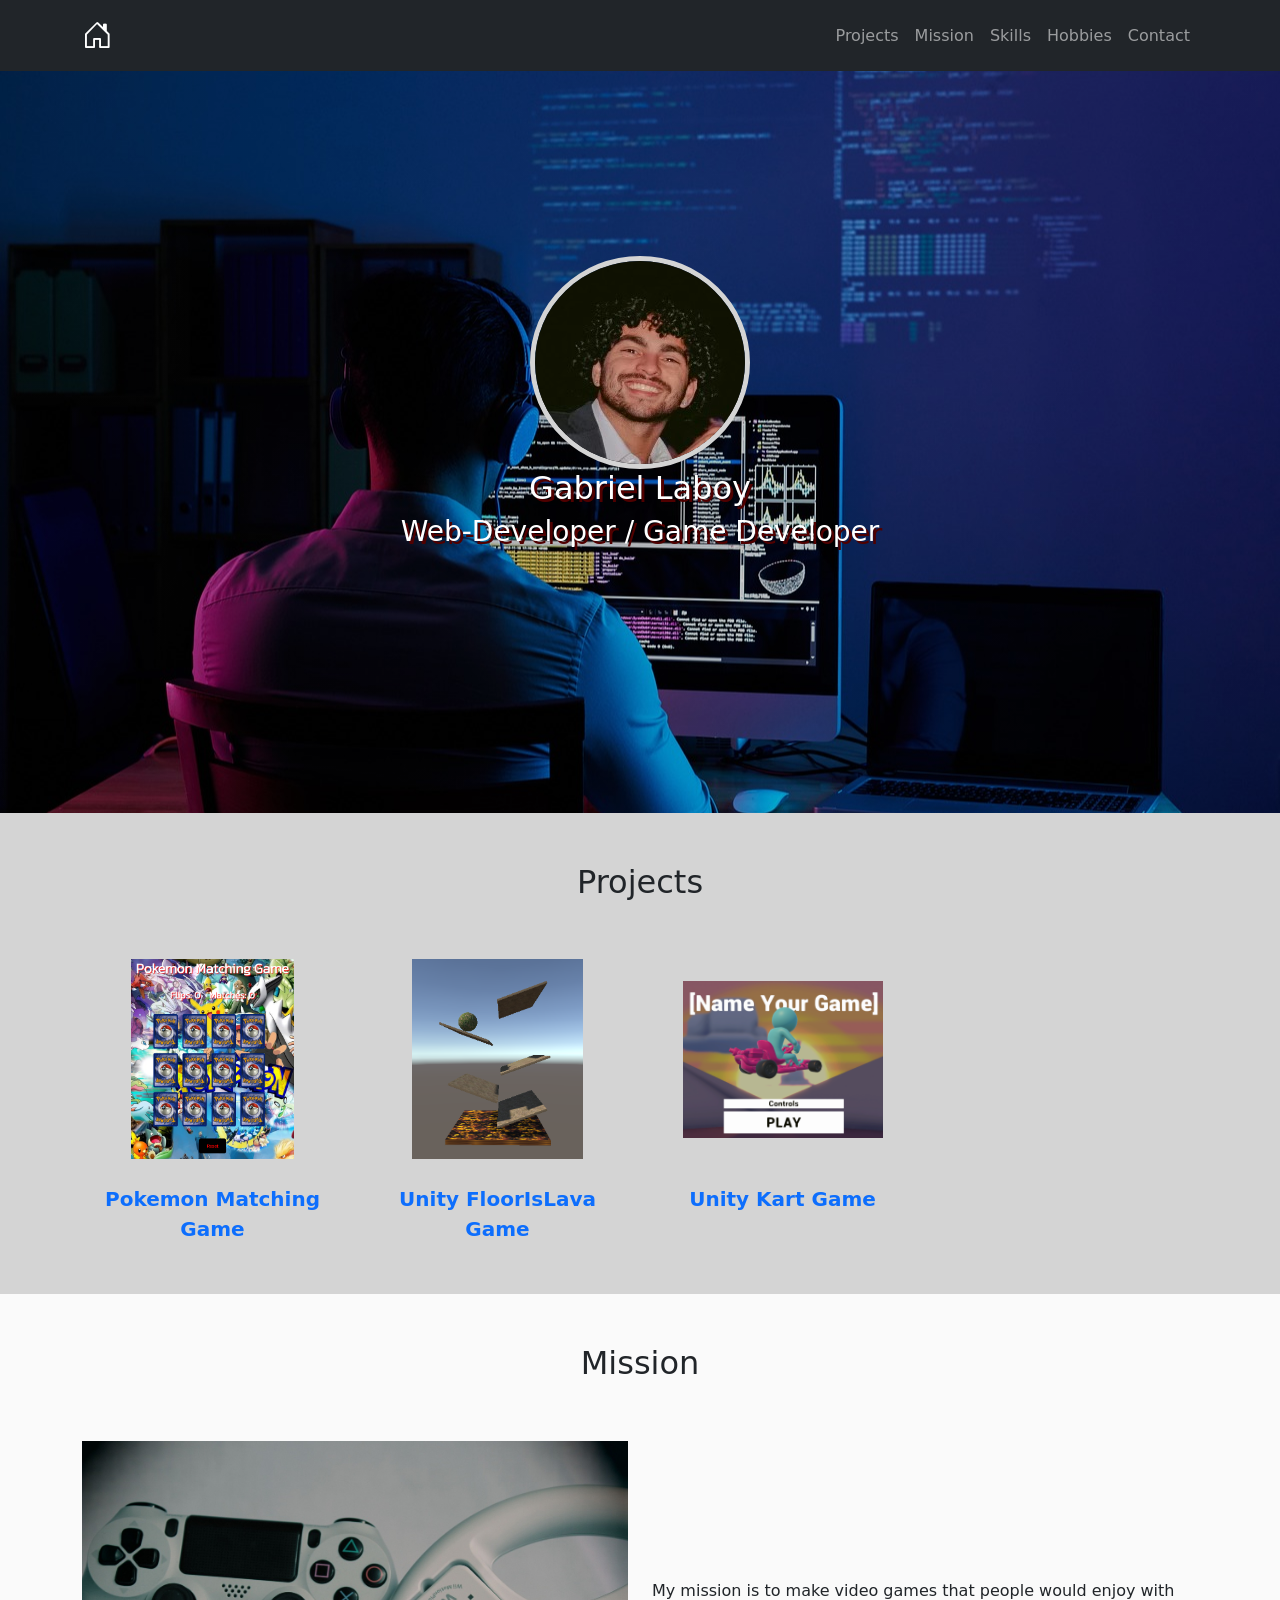
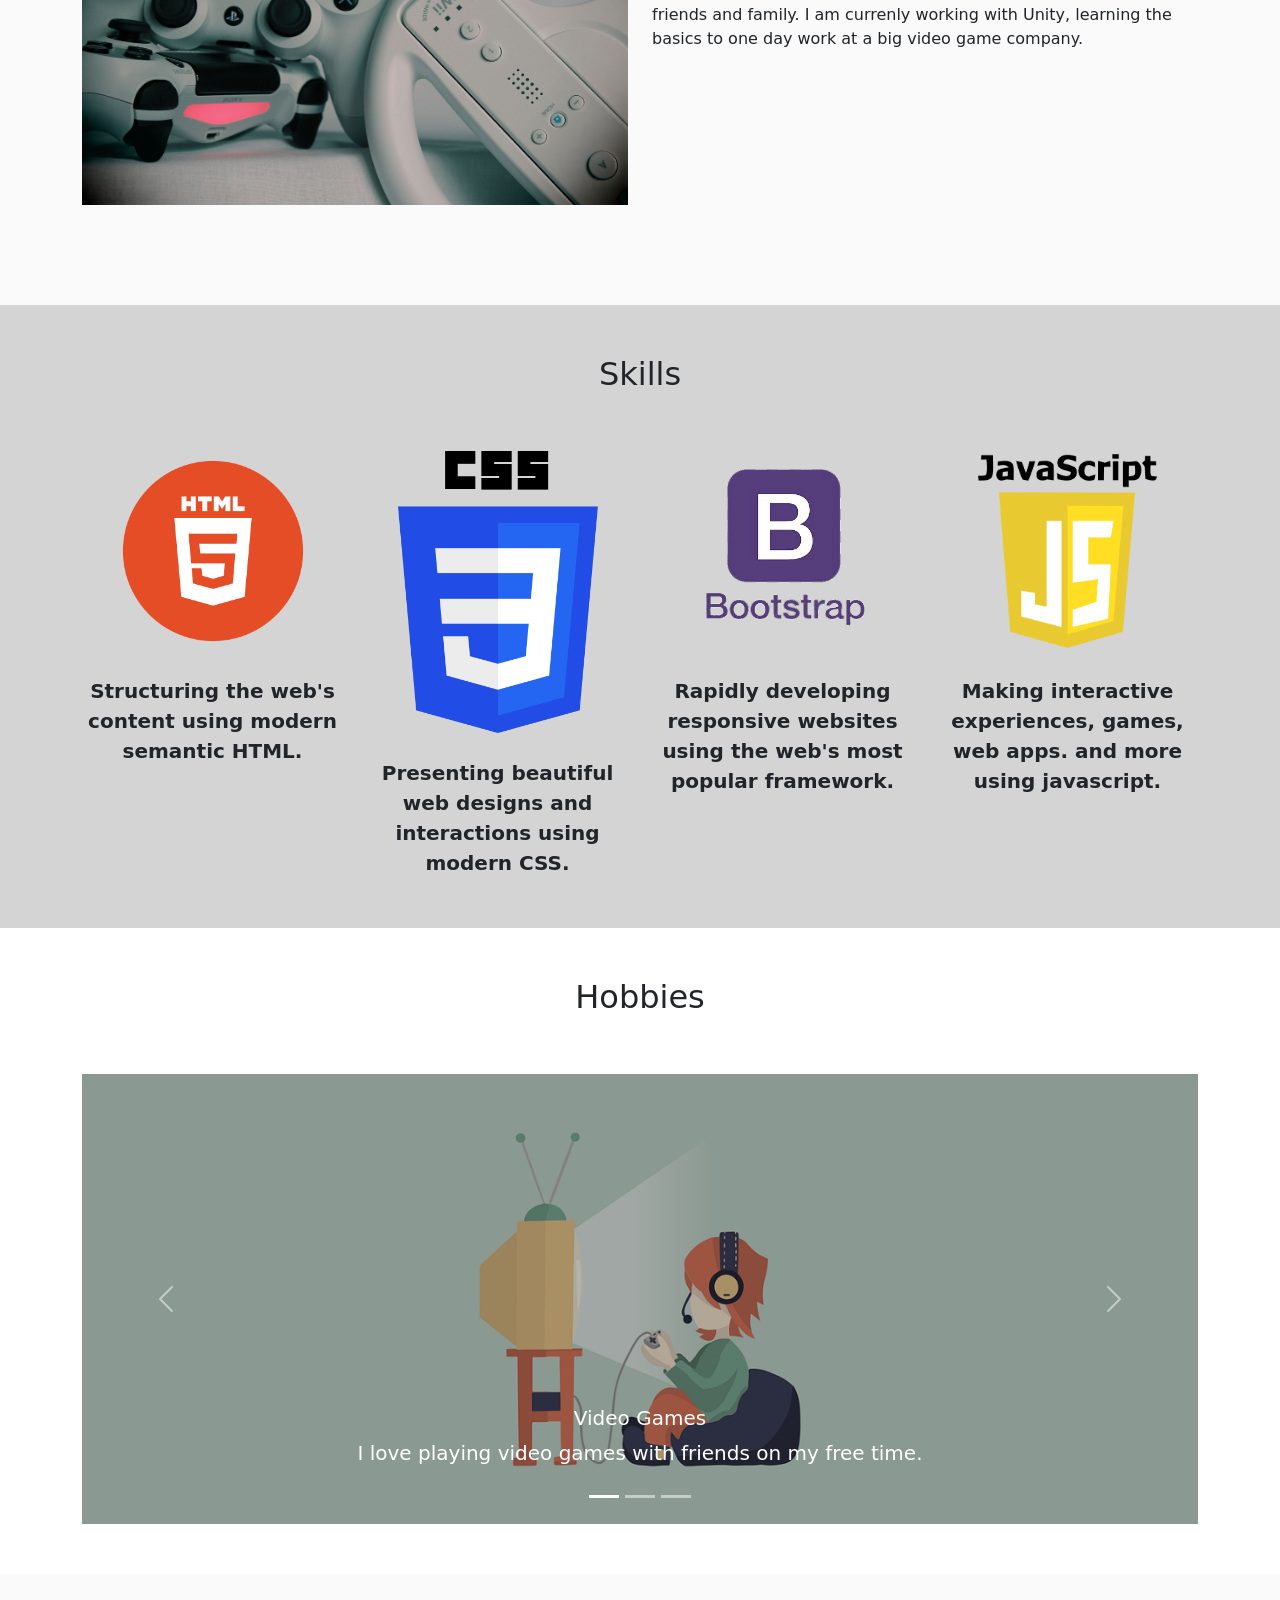
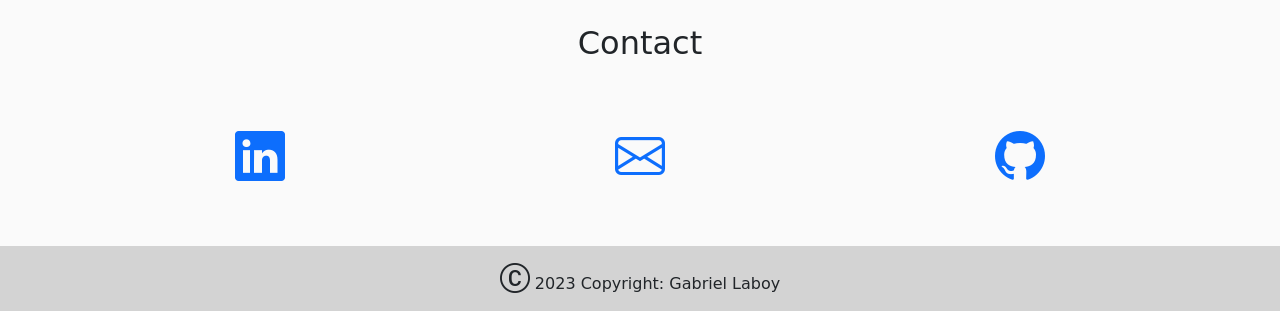
==== index.html @ 8811088a "Update index.html" ====
<!DOCTYPE html>
<html>
  <head>
    <meta charset="utf-8">
    <meta name="viewport" content="width=device-width">  
    <meta name="milestone" content="Portfolio">
    <!-- TODO: Replace this with your title -->
    <title>Gabriel Laboy Portfolio</title>  
    <!-- 
			TODO: Add Bootstrap CSS link tag from: 
      https://getbootstrap.com/docs/5.2/getting-started/introduction/
		-->
    <link href="https://cdn.jsdelivr.net/npm/bootstrap@5.3.0/dist/css/bootstrap.min.css" rel="stylesheet" integrity="sha384-9ndCyUaIbzAi2FUVXJi0CjmCapSmO7SnpJef0486qhLnuZ2cdeRhO02iuK6FUUVM" crossorigin="anonymous">

    <!-- 
			TODO: Add Bootstrap Icons link tag from: 
			https://icons.getbootstrap.com/
			(Remember, the CDN link is towards the bottom of the page!)
		-->
    <link rel="stylesheet" href="https://cdn.jsdelivr.net/npm/bootstrap-icons@1.10.5/font/bootstrap-icons.css">

    <!-- Custom styles (these can extend the default Bootstrap styles) -->
    <link href="style.css" rel="stylesheet" type="text/css" />
  </head>

  <body class="scroll-top"
    data-bs-spy="scroll"
    data-bs-target=".navbar"
    data-bs-offset="100">

    <nav class="navbar navbar-expand-md fixed-top navbar-dark bg-dark">
      <div class="container">
        <a href="#hero-section" class="navbar-brand">
          <i class="bi bi-house-door"></i>
        </a>

        <button class="navbar-toggler" 
          data-bs-toggle="collapse" 
          data-bs-target="#nav-collapse">
          <span class="navbar-toggler-icon"></span>
        </button>
        
        <div class="collapse navbar-collapse" id="nav-collapse">
          <div class="navbar-nav ms-auto">
            <a href="#project-section-target" class="nav-link">Projects</a>
            <a href="#mission-section-target" class="nav-link">Mission</a>
            <a href="#skills-section-target" class="nav-link">Skills</a>
            <a href="#carousel-target" class="nav-link">Hobbies</a>
            <a href="#contact-section-target" class="nav-link">Contact</a>
          </div>
        </div>
      </div>
    </nav>
    <!-- Hero section -->
  	<section id="hero-section">
      <div class="container">
        <img src="img/image-3.jpg" alt="Head shot">
        <h2>Gabriel Laboy</h2>
        <h3>Web-Developer / Game Developer</h3>
      </div>
  	</section>

    <!-- Project Section -->
    <section id="project-section">
      <div id="project-section-target"></div>
      <div class="container text-center">
        <h2>Projects</h2>
        <div class="row align-items-start row-cols-md-2 row-cols-sm-1 row-cols-lg-4">
          <div class="col-12">
            <img src="img/PokemonMatchingGame.png" alt="Pokemon Matching Game">
            <a href="https://glaboy02.github.io/matching-game.github.io/" target="_blank" rel="noopener noreferrer"><div class="caption">Pokemon Matching Game</div></a>
          </div>
          <div class="col-12">
            <img src="img/FloorIsLava.png" alt="Pokemon Matching Game">
            <a href="https://play.unity.com/mg/other/floorislava-719" target="_blank" rel="noopener noreferrer"><div class="caption">Unity FloorIsLava Game</div></a>
          </div>
          <div class="col-12">
            <img src="img/UnityKartGame.png" alt="Pokemon Matching Game">
            <a href="https://play.unity.com/mg/karting/kart-game-466" target="_blank" rel="noopener noreferrer"><div class="caption">Unity Kart Game</div></a>
          </div>
          <!-- <div class="col-12">
            <img id="css" src="img/css-image.png" alt="CSS logo">
            <div class="caption">Presenting beautiful web designs and interactions using modern CSS.</div>
          </div> -->
          
        </div>
        
      </div>
  	</section>
    
  	<!-- Mission/Meet-me section -->
    <section id="mission-section">
      <div id="mission-section-target"></div>
      <div class="container">
        <h2>Mission</h2>
        <div class="row text-center">
          <div class="image col-sm-6">
            <img src="img/image-2.jpg" alt="video game controllers">
          </div>
        
          <div class="text col-sm-6">
            <p>My mission is to make video games that people would enjoy with friends and family. I am currenly working with Unity, learning the basics to one day work at a big video game company.</p>
          </div>
          
        </div>
      </div>
  	</section>
  
    <!-- Skills section -->
    <section id="skills-section">
      <div id="skills-section-target"></div>
      <div class="container text-center">
        <h2>Skills</h2>
        <div class="row align-items-start row-cols-md-2 row-cols-sm-1 row-cols-lg-4">
          <div class="col-12">
            <img src="img/html-image.webp" alt="HTML logo">
            <div class="caption">Structuring the web's content using modern semantic HTML.</div>
          </div>
          <div class="col-12">
            <img id="css" src="img/css-image.png" alt="CSS logo">
            <div class="caption">Presenting beautiful web designs and interactions using modern CSS.</div>
          </div>
          <div class="col-12">
            <img src="img/bootstrap-image.png" alt="Bootstrap logo">
            <div class="caption">Rapidly developing responsive websites using the web's most popular framework.</div>
          </div>
          <div class="col-12">
            <img src="img/javascript-image.png" alt="JavaScript logo">
            <div class="caption">Making interactive experiences, games, web apps. and more using javascript.</div>
          </div>
        </div>
        
      </div>
  	</section>

    <!-- Carousel Section -->
    <section id="carousel">
      <div id="carousel-target"></div>
      <div class="container">
        <h2>Hobbies</h2>
        <div id="carouselExampleCaptions" class="carousel slide" data-bs-interval="false">
            <div class="carousel-indicators">
              <button type="button" data-bs-target="#carouselExampleCaptions" data-bs-slide-to="0" class="active" aria-current="true" aria-label="Slide 1"></button>
              <button type="button" data-bs-target="#carouselExampleCaptions" data-bs-slide-to="1" aria-label="Slide 2"></button>
              <button type="button" data-bs-target="#carouselExampleCaptions" data-bs-slide-to="2" aria-label="Slide 3"></button>
            </div>
            <div class="carousel-inner">
              <div class="carousel-item active">
                <img src="img/video-game-image.webp" class="d-block w-100" alt="...">
                <div class="carousel-caption d-md-block">
                  <h5>Video Games</h5>
                  <p>I love playing video games with friends on my free time.</p>
                </div>
              </div>
              <div class="carousel-item">
                <img src="img/rugby-image.avif" class="d-block w-100" alt="...">
                <div class="carousel-caption d-md-block">
                  <h5>Rugby</h5>
                  <p>In College I play on my schools rugby team for fun and it is great exercise.</p>
                </div>
              </div>
              <div class="carousel-item">
                <img src="img/anime-image.avif" class="d-block w-100" alt="...">
                <div class="carousel-caption d-md-block">
                  <h5>Anime / Manga</h5>
                  <p>I love to watch anime in my free time. I also like to read manga.</p>
                </div>
              </div>
            </div>
            <button class="carousel-control-prev" type="button" data-bs-target="#carouselExampleCaptions" data-bs-slide="prev">
              <span class="carousel-control-prev-icon" aria-hidden="true"></span>
              <span class="visually-hidden">Previous</span>
            </button>
            <button class="carousel-control-next" type="button" data-bs-target="#carouselExampleCaptions" data-bs-slide="next">
              <span class="carousel-control-next-icon" aria-hidden="true"></span>
              <span class="visually-hidden">Next</span>
            </button>
          </div>
      </div>
    </section>

    <!-- Contact Section -->
    <section id="contact-section">
      <div id="contact-section-target"></div>
      <div class="container text-center">
        <h2>Contact</h2>
        <div class="row align-items-start row-cols-md-3 row-cols-sm-1 row-cols-lg-3">
          <div class="col-12">
            <a href="https://www.linkedin.com/in/gabriel-laboy555" target="_blank" rel="noopener noreferrer">
              <i class="bi bi-linkedin"></i>
            </a>
          </div>
          <div class="col-12">
            <a href="mailto:glaboy02@gmail.com" target="_blank" rel="noopener noreferrer">
              <i class="bi bi-envelope"></i>
            </a>
          </div>
          <div class="col-12">
            <a href="https://github.com/glaboy02" target="_blank" rel="noopener noreferrer">
              <i class="bi bi-github"></i>
            </a> 
          </div>
        </div>
      </div>
    </section>
  
    <!-- Footer section -->
    <section id="footer-section">
      <i class="bi bi-c-circle"></i> 2023 Copyright: Gabriel Laboy
    </section>
  
    <!-- 
  		TODO: Paste Bootstrap JavaScript script tag from:
  		https://getbootstrap.com/docs/5.2/getting-started/introduction/
  	-->
      <script src="https://cdn.jsdelivr.net/npm/bootstrap@5.3.0/dist/js/bootstrap.bundle.min.js" integrity="sha384-geWF76RCwLtnZ8qwWowPQNguL3RmwHVBC9FhGdlKrxdiJJigb/j/68SIy3Te4Bkz" crossorigin="anonymous"></script>

	
  </body>
</html>
---- style.css ----
/* You can add custom CSS and extend Boostrap styles in this file. Remember, Bootstrap is just CSS at the end of the day! */



 body{
  position: relative;
}
section#hero-section{
  background-image: 
    linear-gradient( rgba(0,0,0,0.2), rgba(0,0,0,0.2)),
    url("img/image-1.jpg");
  background-size: cover;
  background-position: center;
  width: 100%;
  padding: 20%;
  color: white;
  text-align: center;
}
section#footer-section{
  background-color: lightgray;
  padding: 10px;
  text-align: center;
}
.image img{
  width: 100%;
  height: 100%;
  object-fit: cover;
  object-position: center;
  float: left;
}
.text p{
  padding: auto;
  text-align: left;
}
section#project-section{
  background-color: #d4d4d4;
  padding: 50px 0;
}
section#project-section img{
  object-fit: contain;

}
section#project-section h2{
  padding-bottom: 50px;
}
section#project-section .caption {
  padding-top: 25px;
  font-weight: bold;
  font-size: 20px;
}
section#project-section a{
  text-decoration: none;
}

section#mission-section{
  background-color: #fafafa;
  padding-top: 50px;
  padding-bottom: 100px;
  text-align: center;
  overflow: hidden;
}
section#mission-section h2{
  padding-bottom: 50px;
}
section#mission-section .text{
  display: flex;
  align-items: center;
}
section#skills-section{
  background-color: #d4d4d4;
  padding: 50px 0;
}
section#skills-section h2{
  padding-bottom: 50px;
}
section#skills-section .caption {
  padding-top: 25px;
  font-weight: bold;
  font-size: 20px;
}
section#project-section img {
  max-width: 100%;
  max-height: 100%;
}
section#contact-section{
  background-color: #fafafa;
  padding: 50px;
}
section#contact-section h2{
  padding-bottom: 50px;
}
section#hero-section img{
  border-radius: 50%;
  border: 5px solid #d4d4d4;
}
section#hero-section h2, h3{
  text-shadow: 3px 3px rgb(80,0,0);
}
.col-12 img{
  width: 200px;
  height: 200px;
  object-fit: cover;
}
#css {
  height: auto;
}
.caption{
  text-align: center;
}

i{
  font-size: 30px;
}
.bi-github,
.bi-envelope,
.bi-linkedin {
  font-size: 50px;
}
#project-section-target,
#mission-section-target,
#skills-section-target,
#contact-section-target{
  position: relative;
  top: -100px;
}

.bi-github:hover,
.bi-envelope:hover,
.bi-linkedin:hover{
  color: green;
}
section#carousel {
  padding: 50px 0;
}
section#carousel h2{
  text-align: center;
  padding-bottom: 50px;
}
section#carousel p, h5{
  font-size: 20px;
}
.carousel-item img{
  height: 50vh;
  overflow: hidden;
  object-fit: cover;
  object-position: center;
}
.carousel-item:after {
  content:"";
  position:absolute;
  top:0;
  bottom:0;
  left:0;
  right:0;
  background:rgba(0,0,0,0.3);
}
.carousel-caption{
  z-index: 20;
}


#github{
  text-align: center;
  font-size: 100px;
}

@media (max-width: 600px){
  section#hero-section img{
    width: 150px;
  }
  section#hero-section{
    font-size: 16px;
  }
  section#mission-section .text{
  padding: 25px;
}
  
}
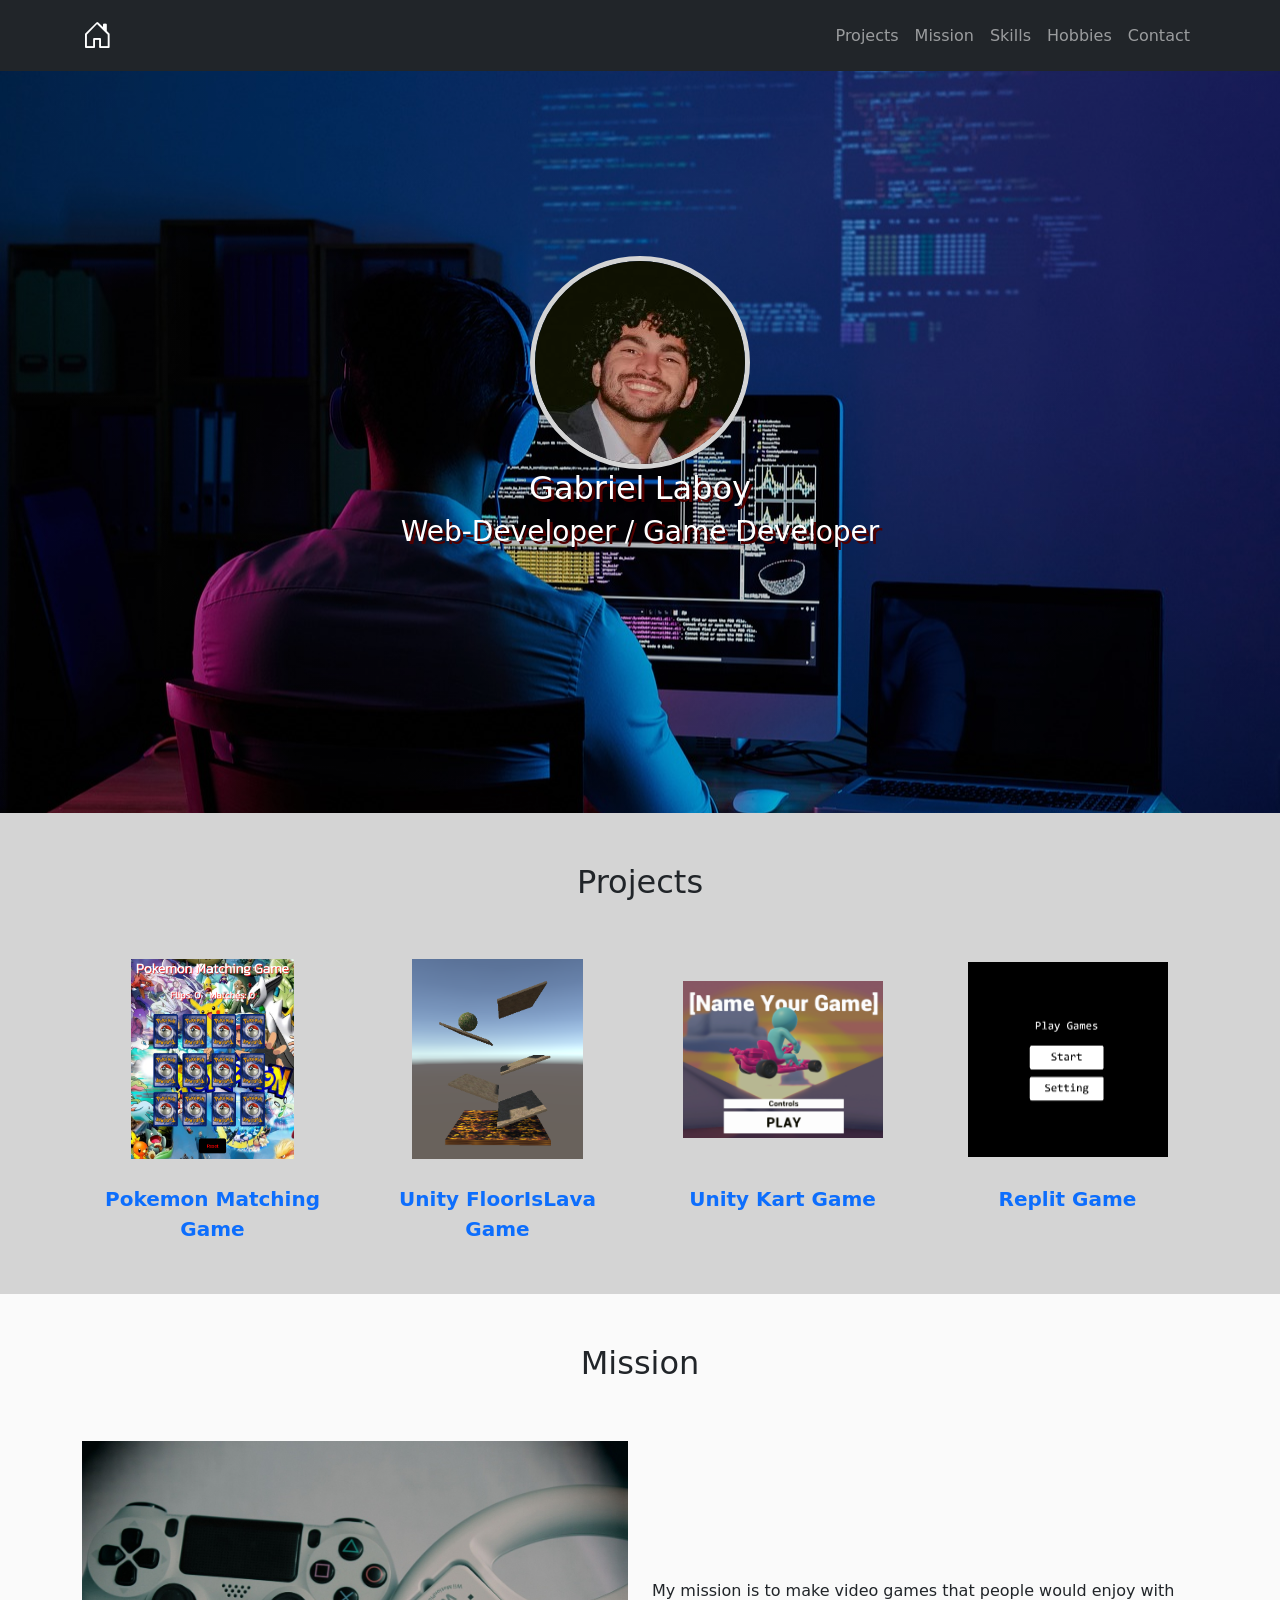
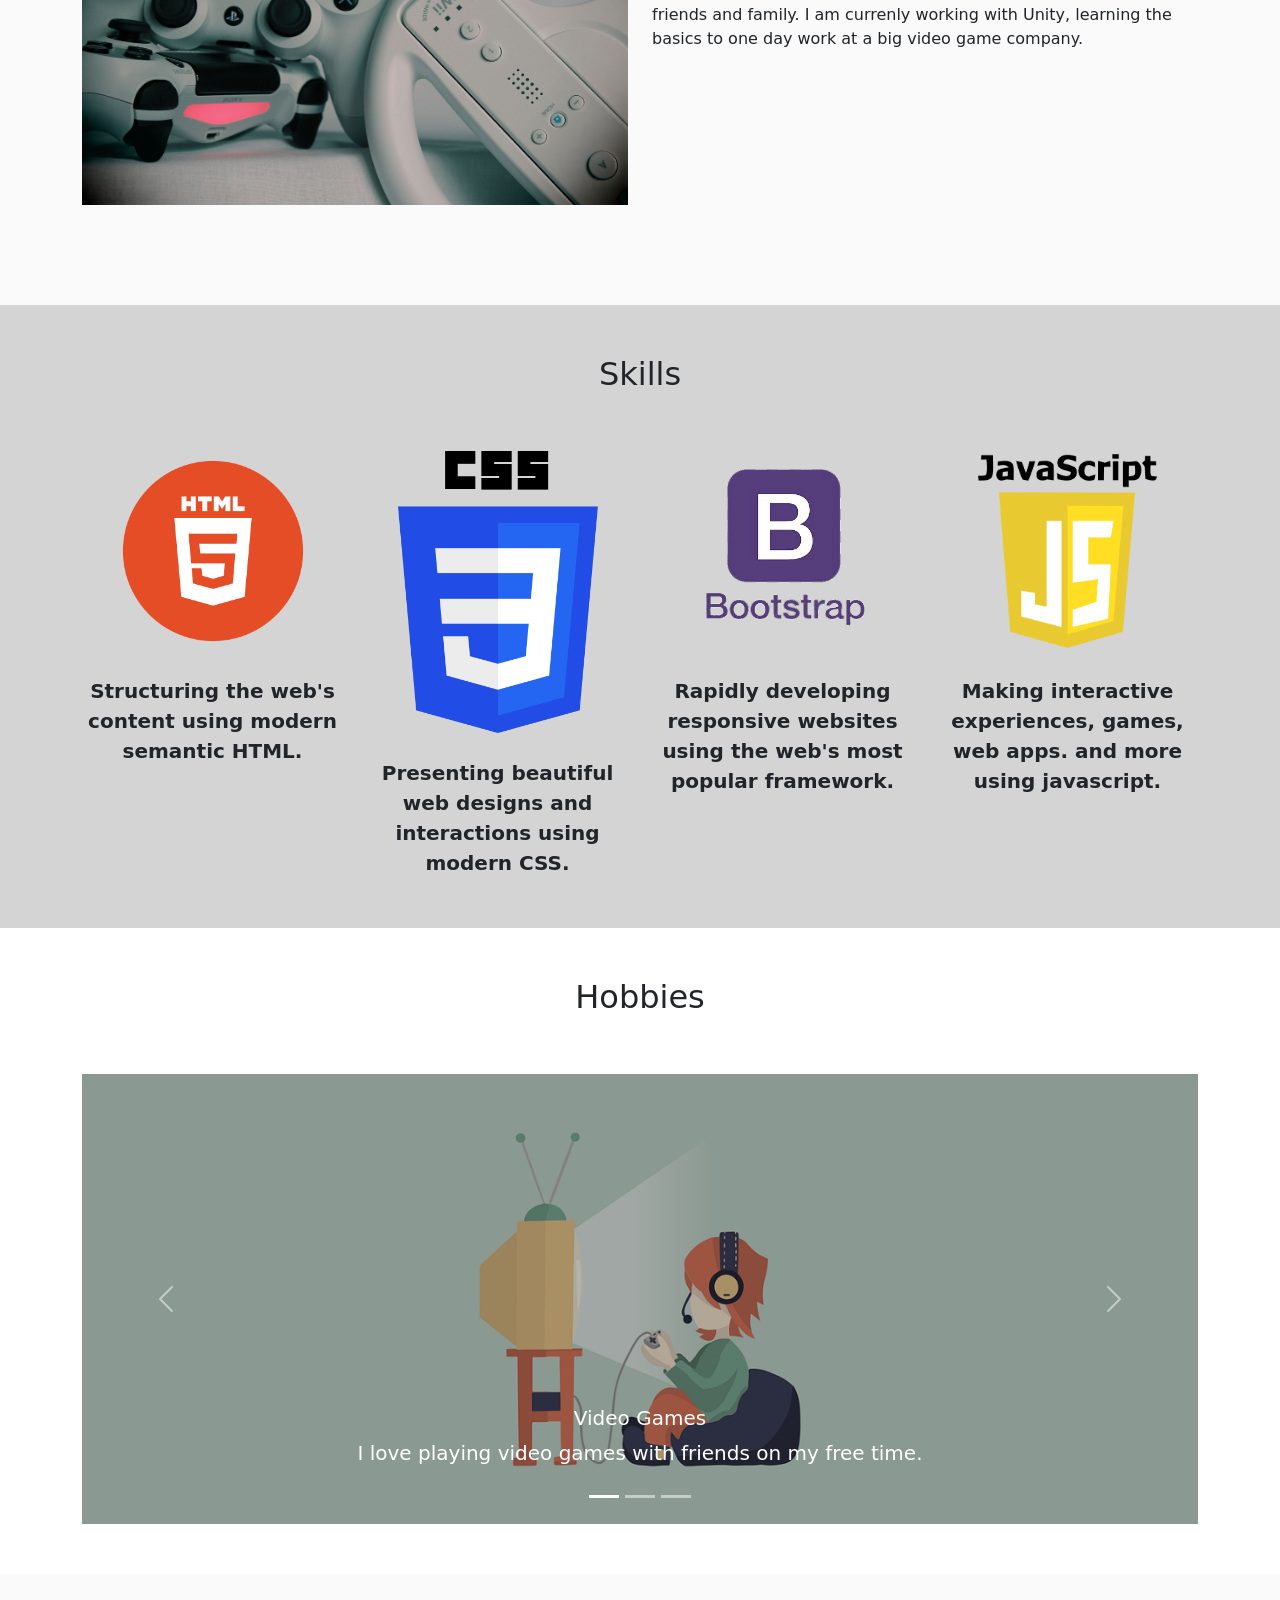
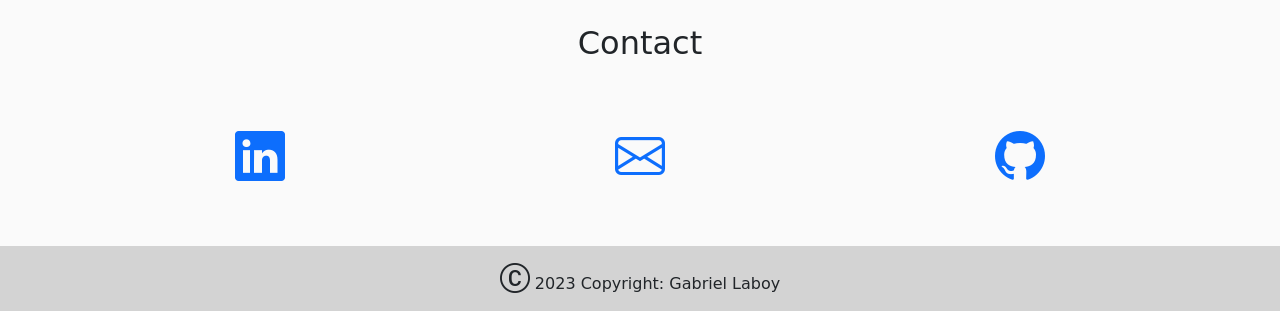
==== commit 05a3c95d: "Adding Replit Game to Projects" ====
--- a/index.html
+++ b/index.html
@@ -71,12 +71,16 @@
             <a href="https://glaboy02.github.io/matching-game.github.io/" target="_blank" rel="noopener noreferrer"><div class="caption">Pokemon Matching Game</div></a>
           </div>
           <div class="col-12">
-            <img src="img/FloorIsLava.png" alt="Pokemon Matching Game">
+            <img src="img/FloorIsLava.png" alt="FloorIsLava Game">
             <a href="https://play.unity.com/mg/other/floorislava-719" target="_blank" rel="noopener noreferrer"><div class="caption">Unity FloorIsLava Game</div></a>
           </div>
           <div class="col-12">
-            <img src="img/UnityKartGame.png" alt="Pokemon Matching Game">
+            <img src="img/UnityKartGame.png" alt="Unity Kart Game">
             <a href="https://play.unity.com/mg/karting/kart-game-466" target="_blank" rel="noopener noreferrer"><div class="caption">Unity Kart Game</div></a>
+          </div>
+          <div class="col-12">
+            <img src="img/Replit-Game.png" alt="Replit-Game">
+            <a href="https://glaboy02.github.io/replit-game/" target="_blank" rel="noopener noreferrer"><div class="caption">Replit Game</div></a>
           </div>
           <!-- <div class="col-12">
             <img id="css" src="img/css-image.png" alt="CSS logo">
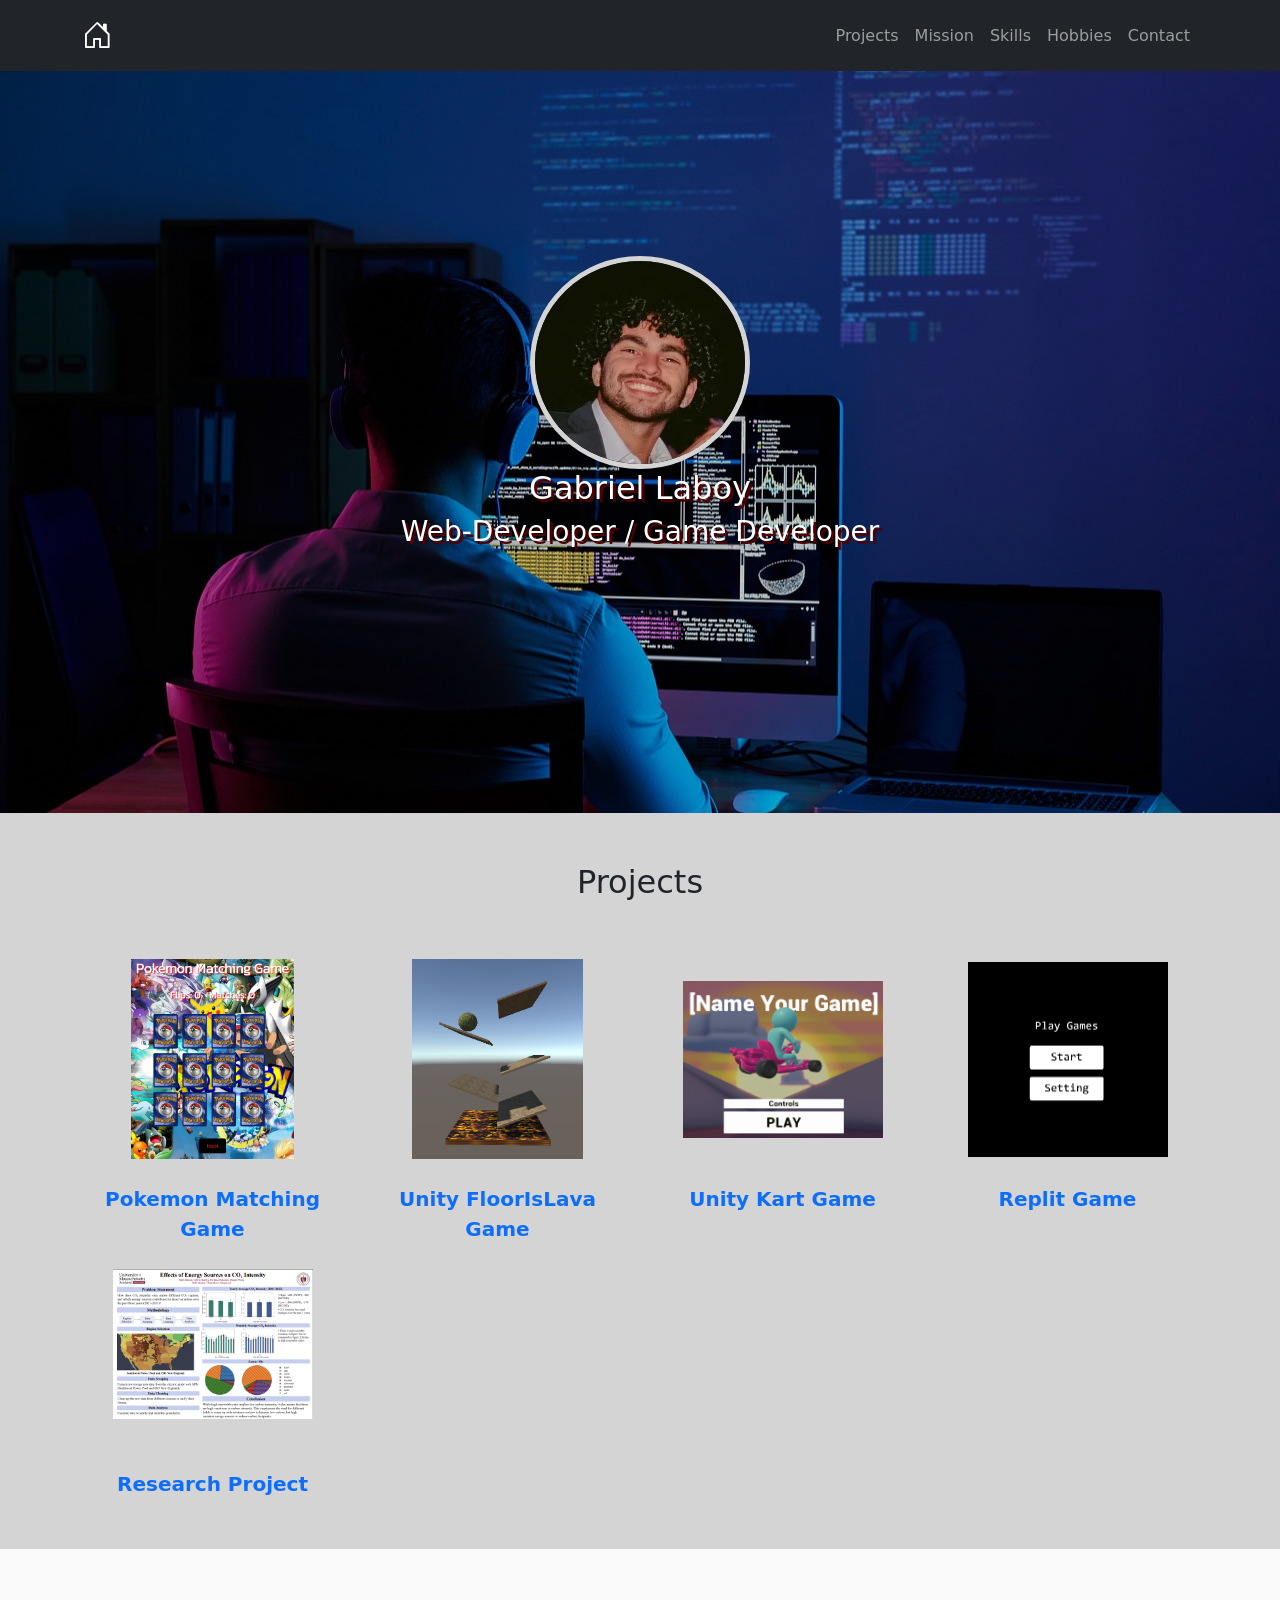
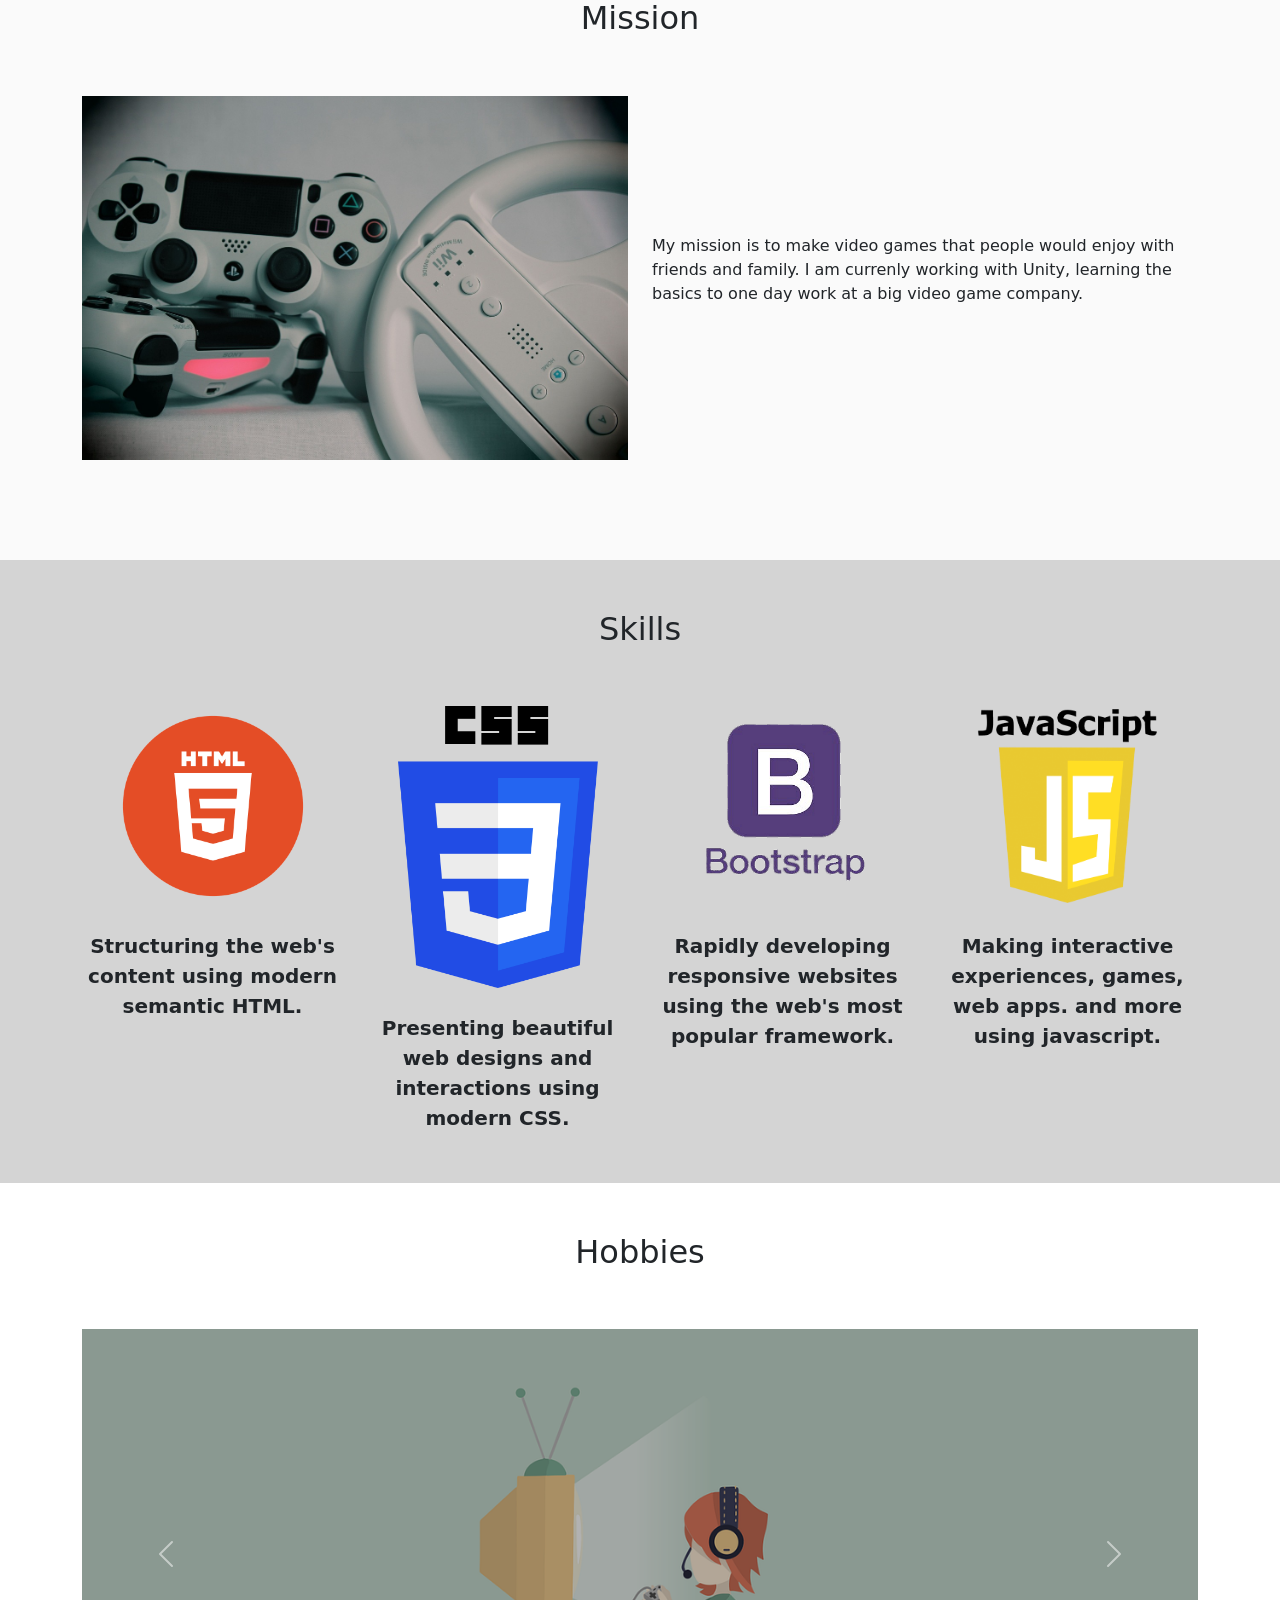
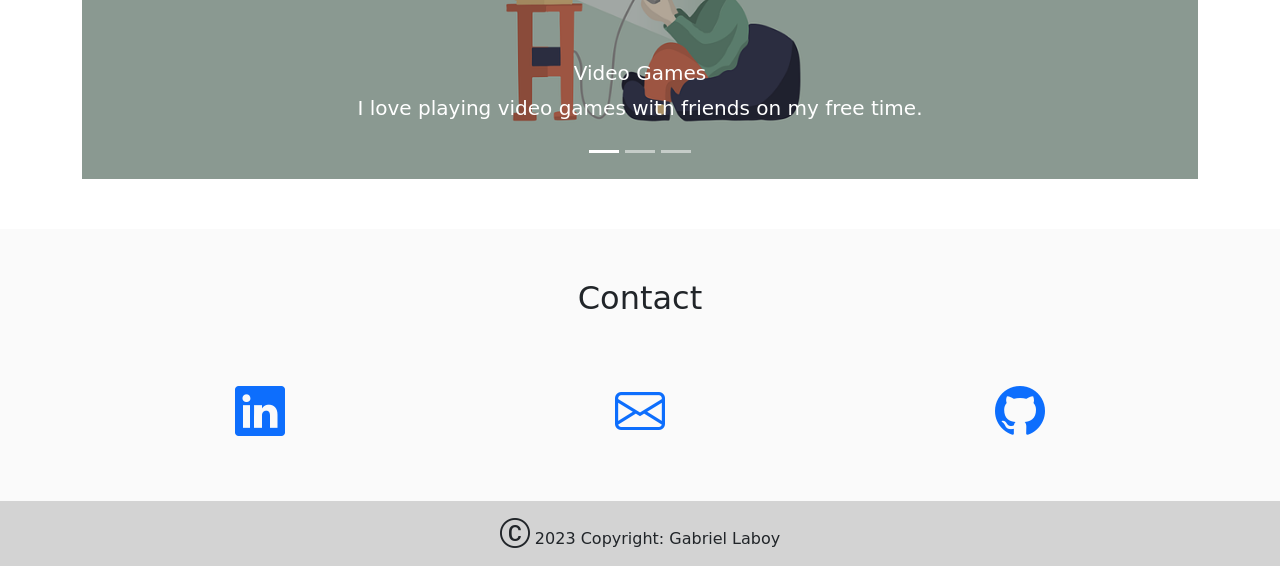
==== commit 76b52a5e: "Adding Research Project to Projects section" ====
--- a/index.html
+++ b/index.html
@@ -81,6 +81,10 @@
           <div class="col-12">
             <img src="img/Replit-Game.png" alt="Replit-Game">
             <a href="https://glaboy02.github.io/replit-game/" target="_blank" rel="noopener noreferrer"><div class="caption">Replit Game</div></a>
+          </div>
+          <div class="col-12">
+            <img src="img/research-project-image.png" alt="Research Project Image">
+            <a href="https://github.com/glaboy02/research-project" target="_blank" rel="noopener noreferrer"><div class="caption">Research Project</div></a>
           </div>
           <!-- <div class="col-12">
             <img id="css" src="img/css-image.png" alt="CSS logo">
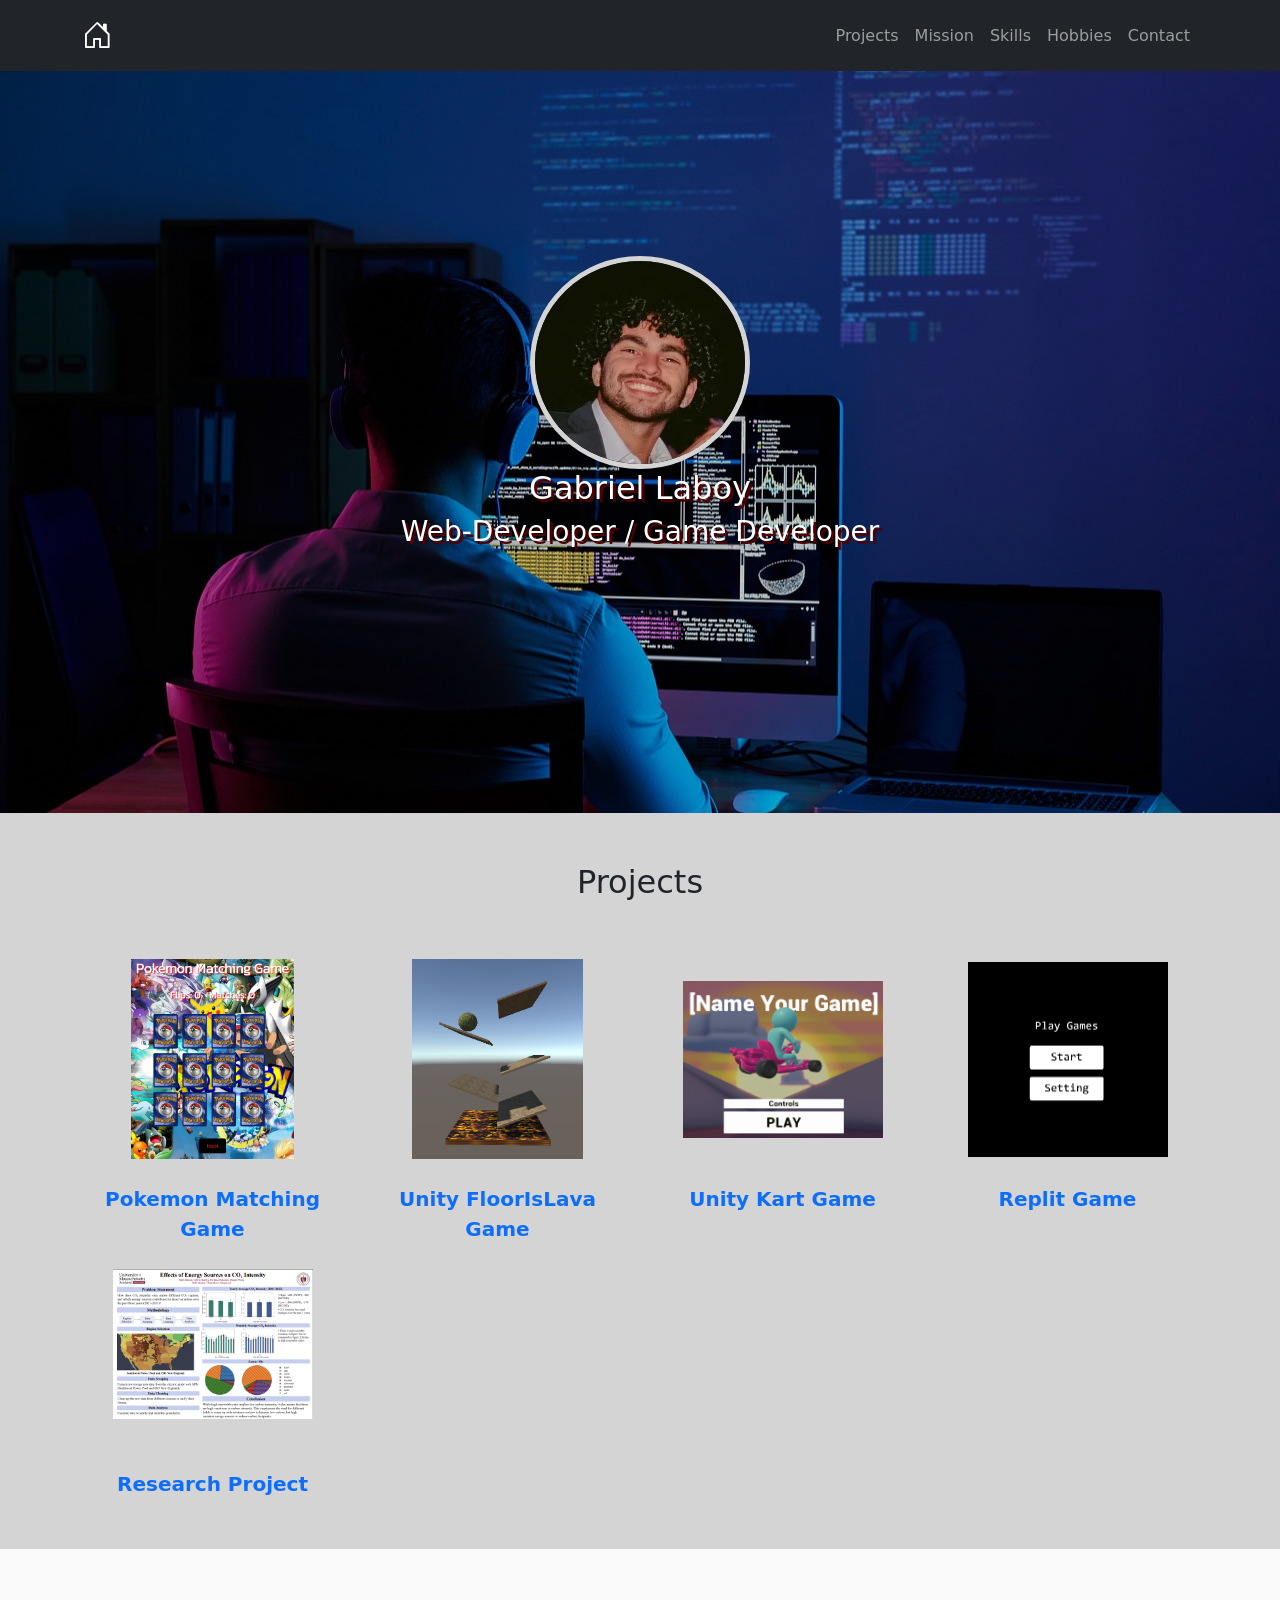
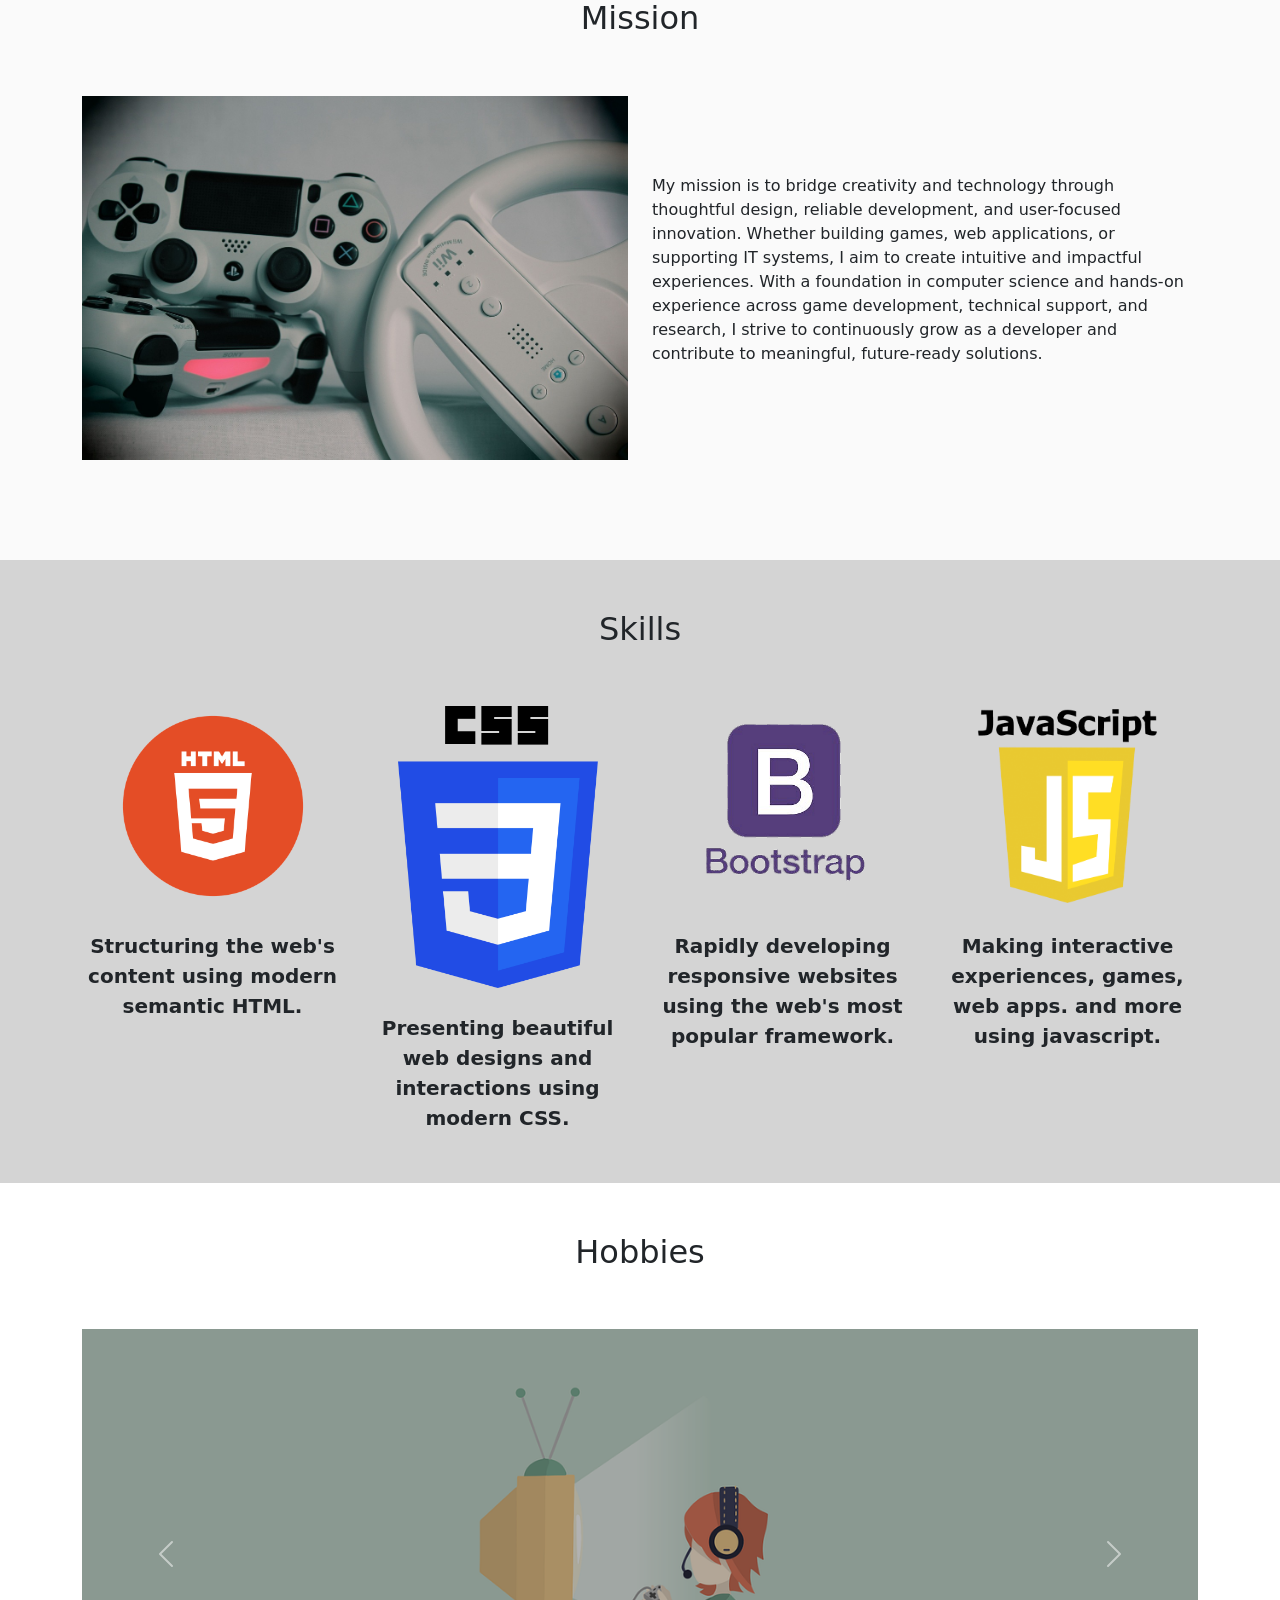
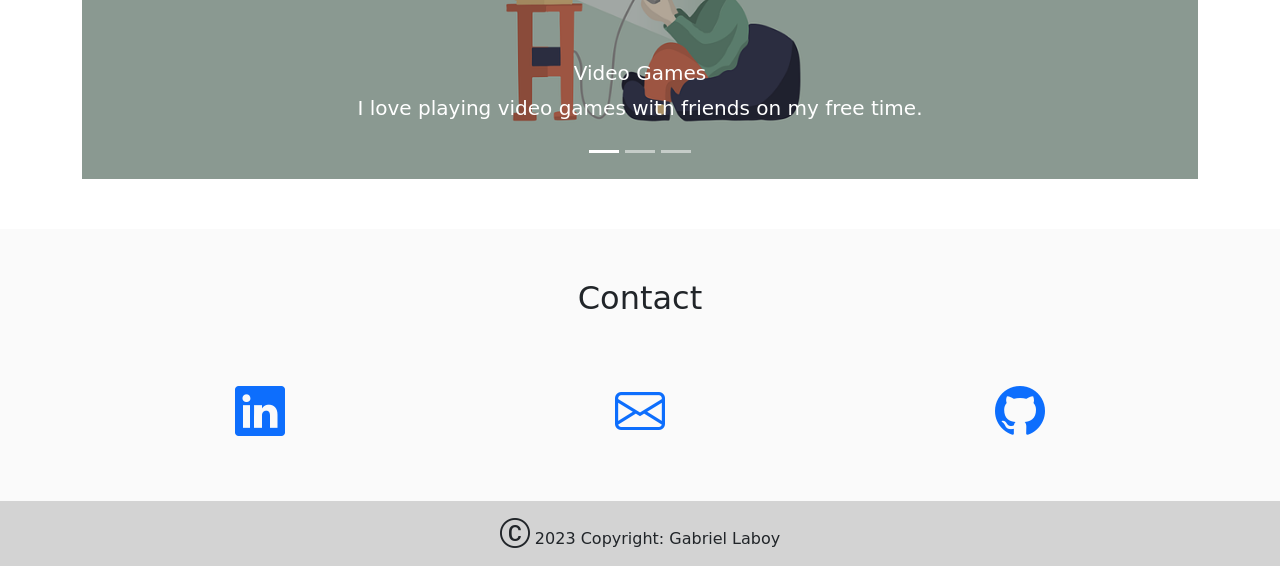
==== commit d226bb61: "Update index.html" ====
--- a/index.html
+++ b/index.html
@@ -107,7 +107,7 @@
           </div>
         
           <div class="text col-sm-6">
-            <p>My mission is to make video games that people would enjoy with friends and family. I am currenly working with Unity, learning the basics to one day work at a big video game company.</p>
+            <p>My mission is to bridge creativity and technology through thoughtful design, reliable development, and user-focused innovation. Whether building games, web applications, or supporting IT systems, I aim to create intuitive and impactful experiences. With a foundation in computer science and hands-on experience across game development, technical support, and research, I strive to continuously grow as a developer and contribute to meaningful, future-ready solutions.</p>
           </div>
           
         </div>
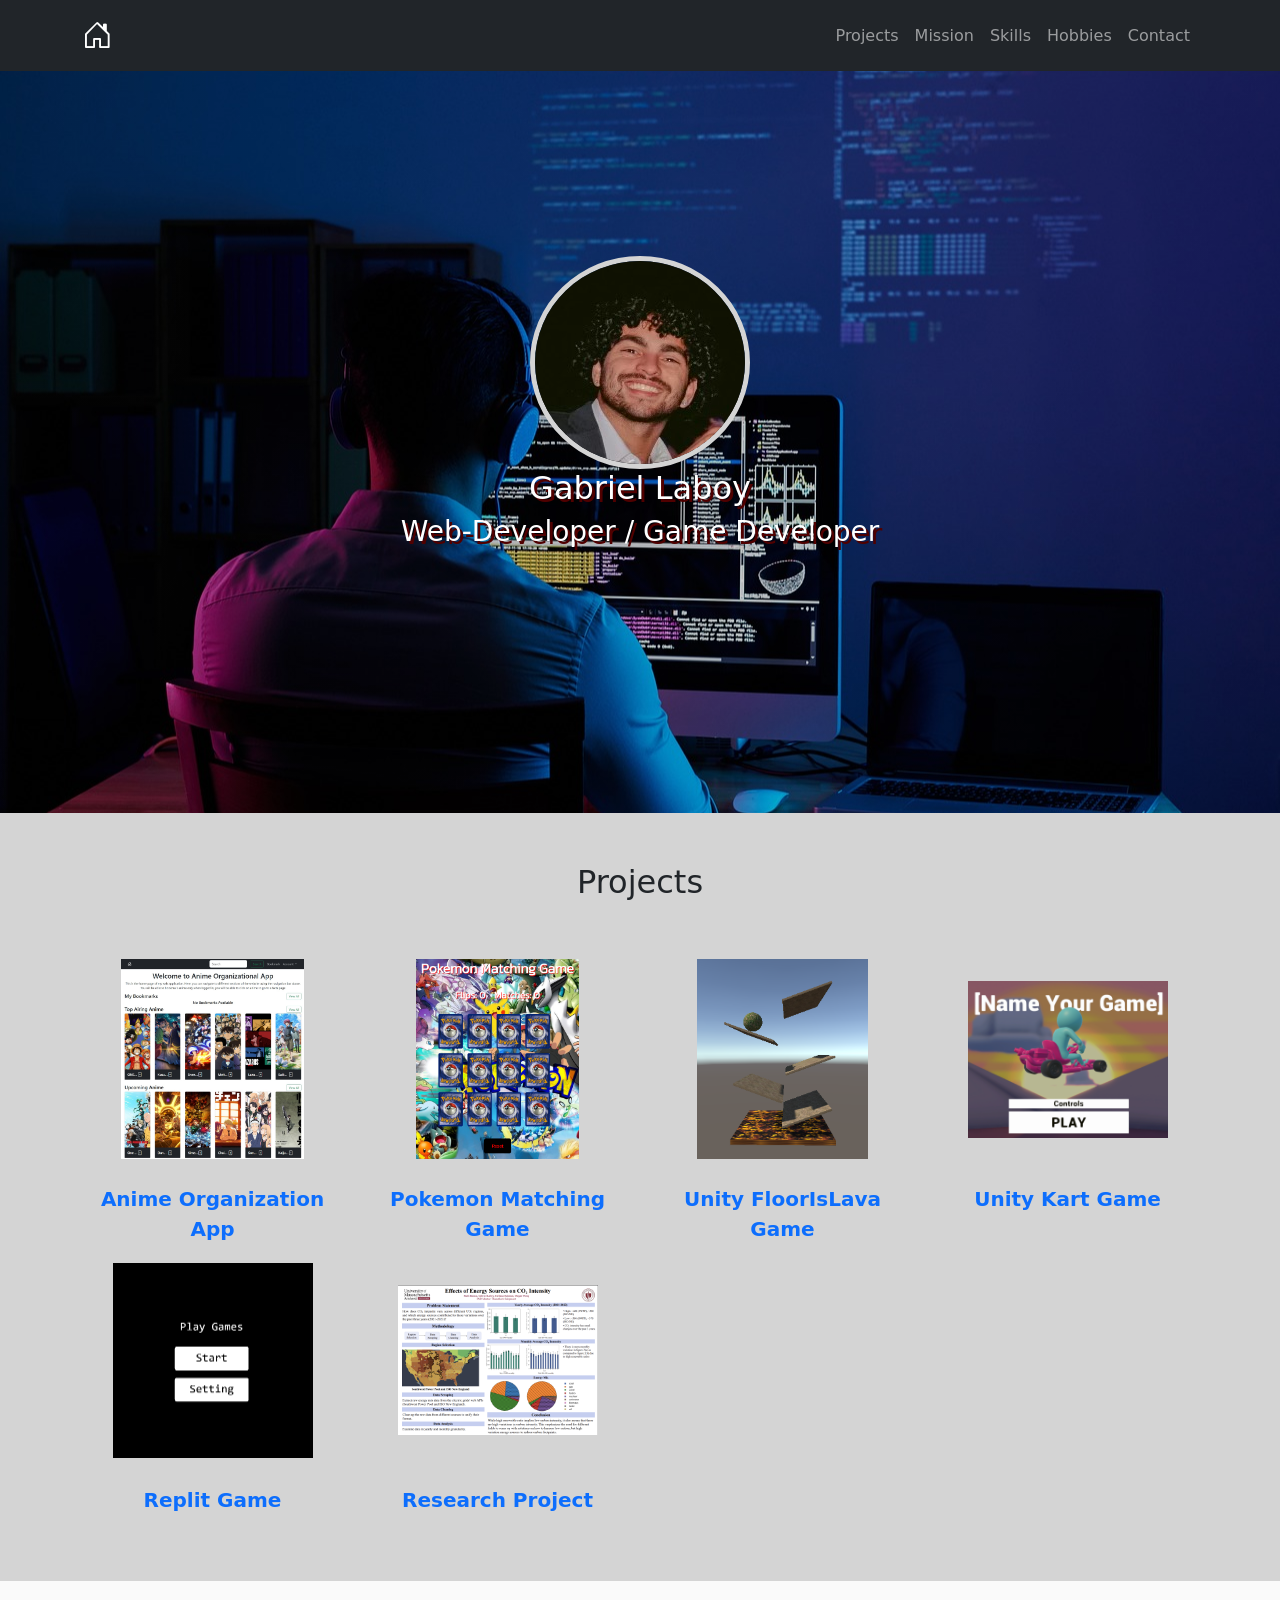
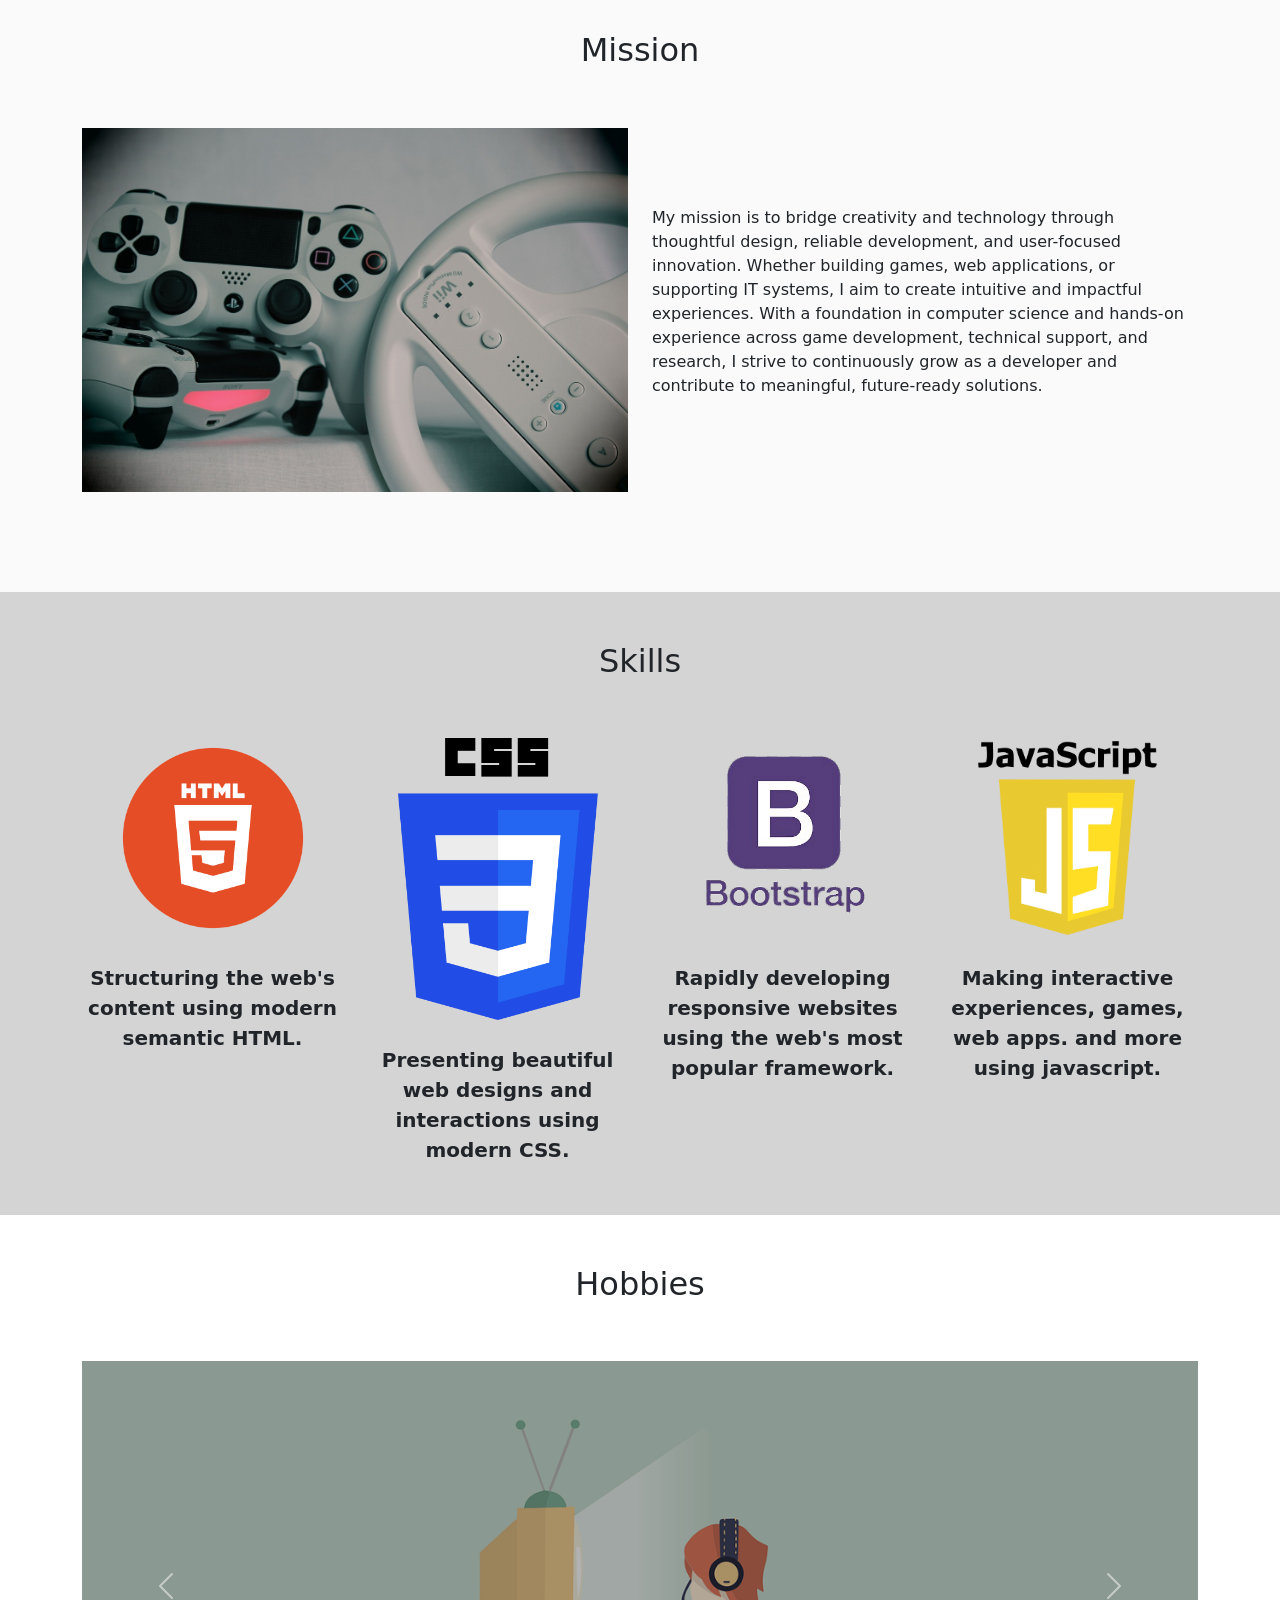
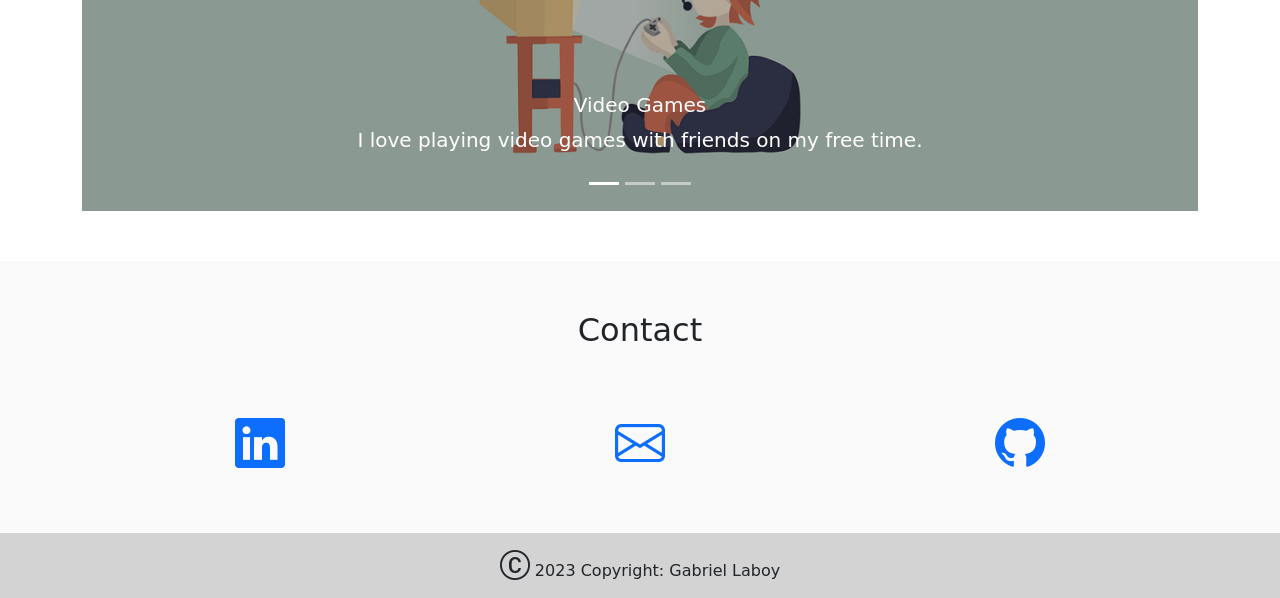
==== commit 339f93dd: "Adding a project" ====
--- a/index.html
+++ b/index.html
@@ -66,6 +66,13 @@
       <div class="container text-center">
         <h2>Projects</h2>
         <div class="row align-items-start row-cols-md-2 row-cols-sm-1 row-cols-lg-4">
+          <div class="col-12">
+            <img src="img/AnimeApplication2.jpg" alt="Anime Organization App">
+            <a href="https://github.com/glaboy02/my-web-application" target="_blank" rel="noopener noreferrer">
+              <div class="caption">Anime Organization App</div>
+            </a>
+          </div>
+          
           <div class="col-12">
             <img src="img/PokemonMatchingGame.png" alt="Pokemon Matching Game">
             <a href="https://glaboy02.github.io/matching-game.github.io/" target="_blank" rel="noopener noreferrer"><div class="caption">Pokemon Matching Game</div></a>
--- a/style.css
+++ b/style.css
@@ -2,7 +2,7 @@
 
 
 
- body{
+body{
   position: relative;
 }
 section#hero-section{
@@ -50,6 +50,9 @@
 }
 section#project-section a{
   text-decoration: none;
+}
+section#project-section .col-12 {
+  padding-bottom: 1rem;
 }
 
 section#mission-section{
@@ -173,7 +176,7 @@
   }
   section#mission-section .text{
   padding: 25px;
-}
+  }
   
 }
 
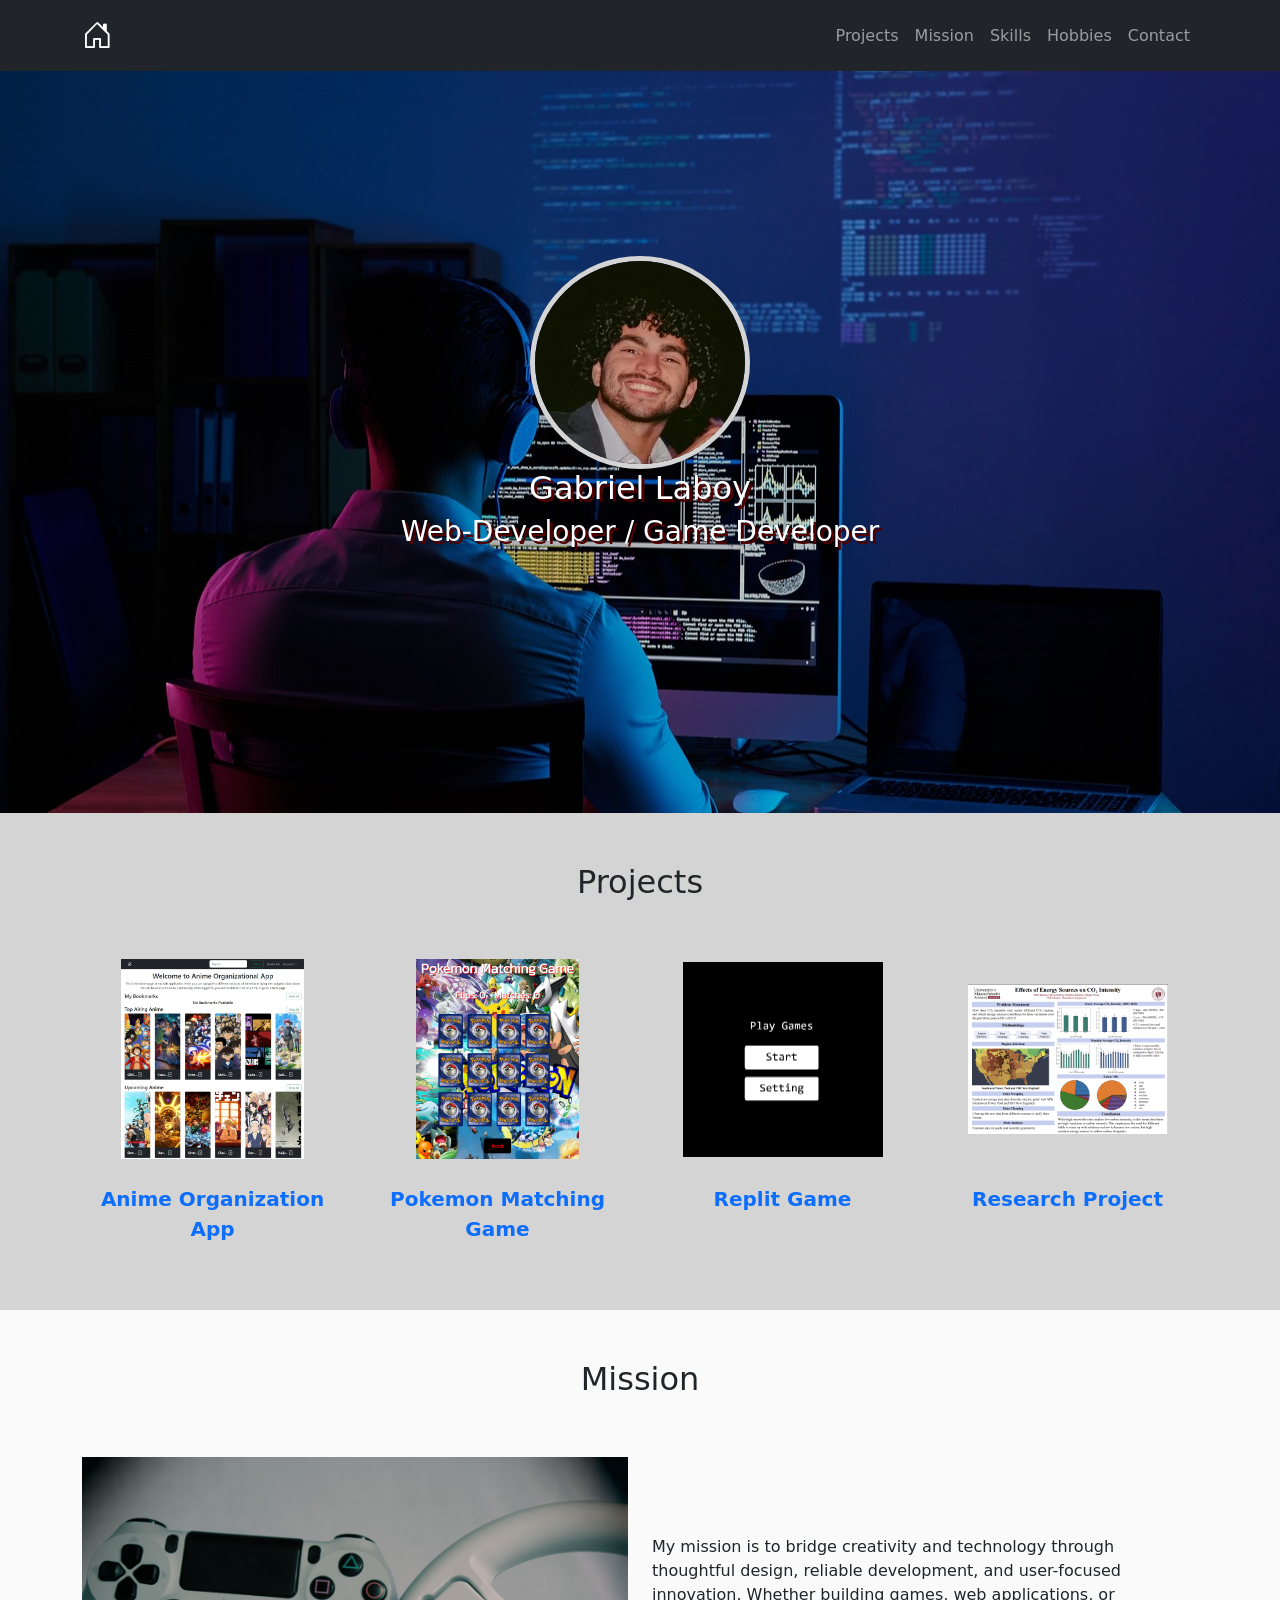
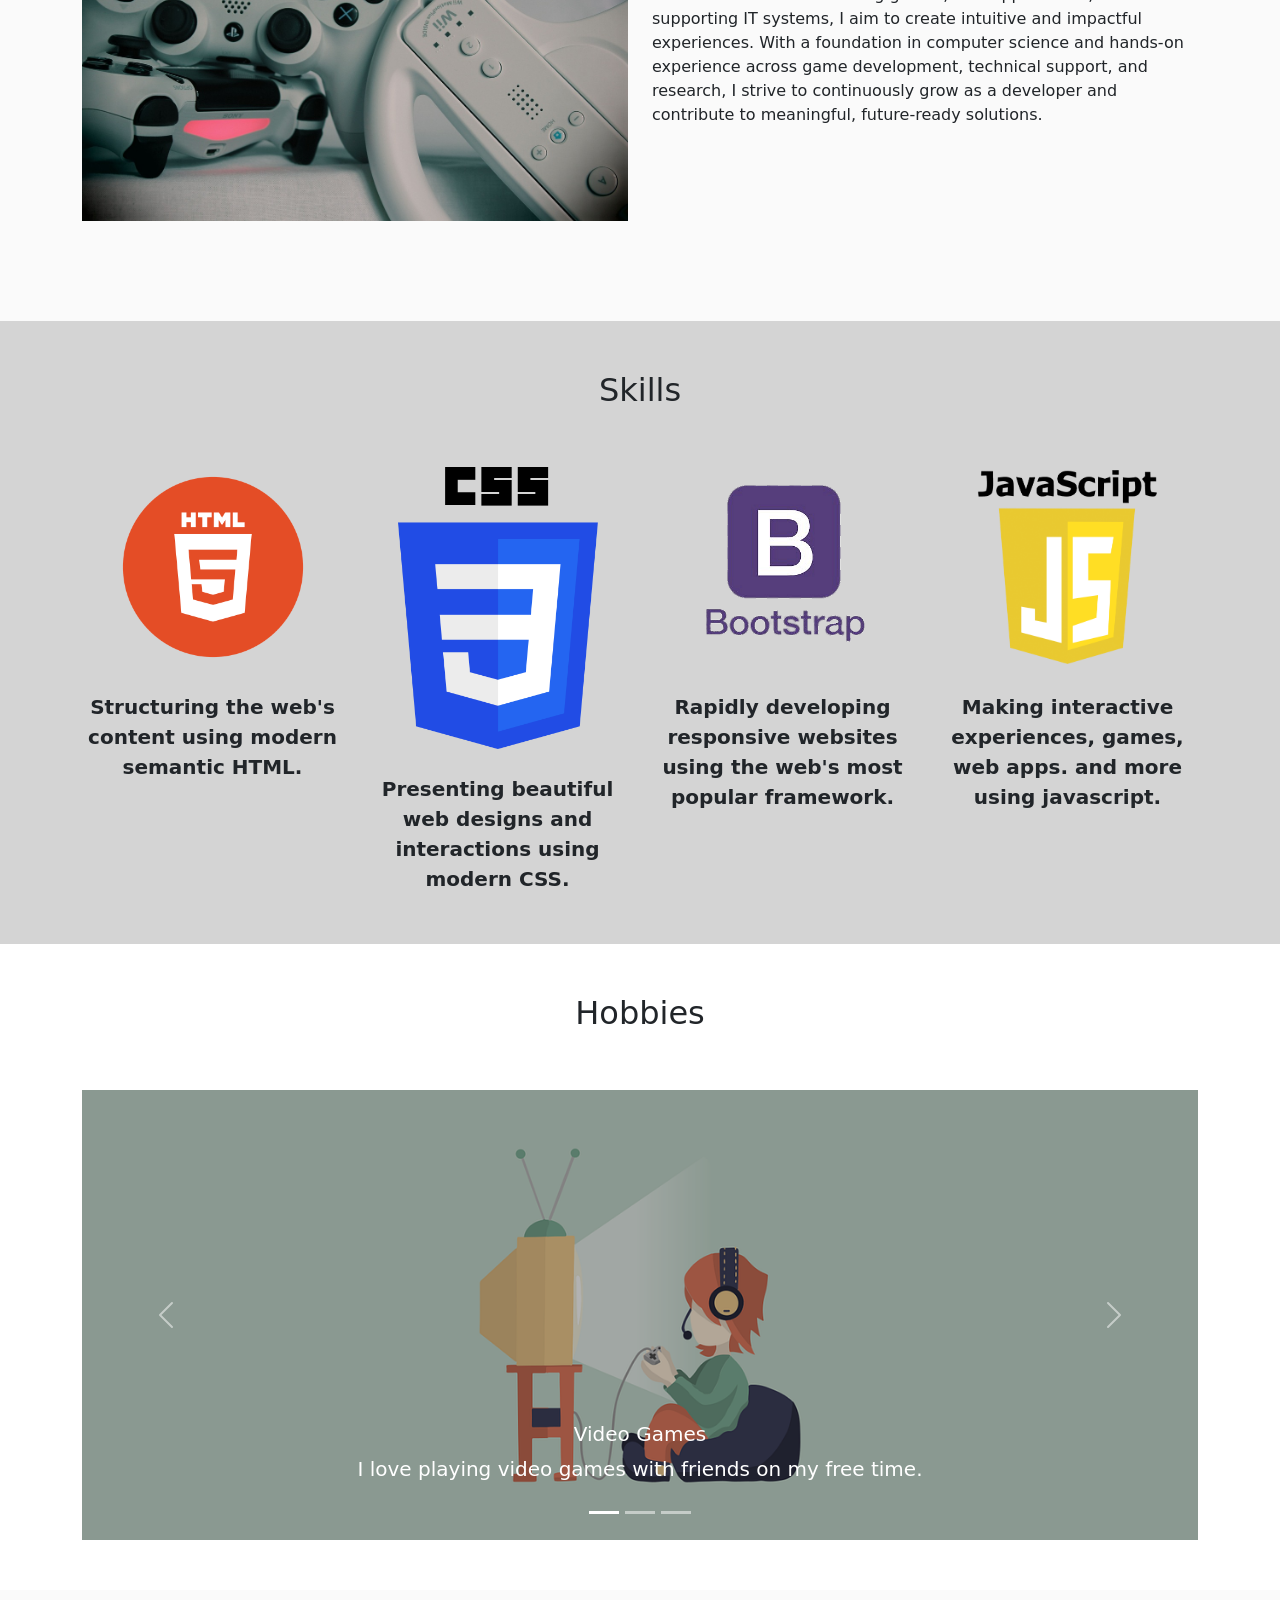
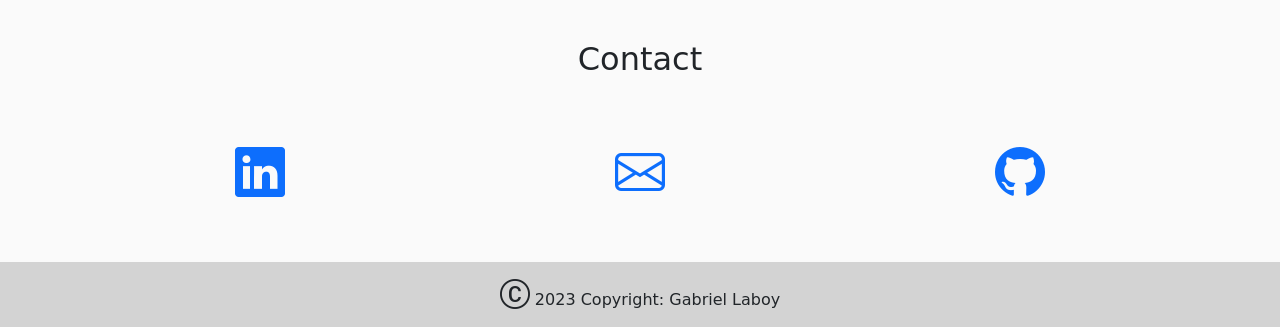
==== commit 458ebb59: "Deleting Filler projects" ====
--- a/index.html
+++ b/index.html
@@ -77,14 +77,14 @@
             <img src="img/PokemonMatchingGame.png" alt="Pokemon Matching Game">
             <a href="https://glaboy02.github.io/matching-game.github.io/" target="_blank" rel="noopener noreferrer"><div class="caption">Pokemon Matching Game</div></a>
           </div>
-          <div class="col-12">
+          <!-- <div class="col-12">
             <img src="img/FloorIsLava.png" alt="FloorIsLava Game">
             <a href="https://play.unity.com/mg/other/floorislava-719" target="_blank" rel="noopener noreferrer"><div class="caption">Unity FloorIsLava Game</div></a>
           </div>
           <div class="col-12">
             <img src="img/UnityKartGame.png" alt="Unity Kart Game">
             <a href="https://play.unity.com/mg/karting/kart-game-466" target="_blank" rel="noopener noreferrer"><div class="caption">Unity Kart Game</div></a>
-          </div>
+          </div> -->
           <div class="col-12">
             <img src="img/Replit-Game.png" alt="Replit-Game">
             <a href="https://glaboy02.github.io/replit-game/" target="_blank" rel="noopener noreferrer"><div class="caption">Replit Game</div></a>
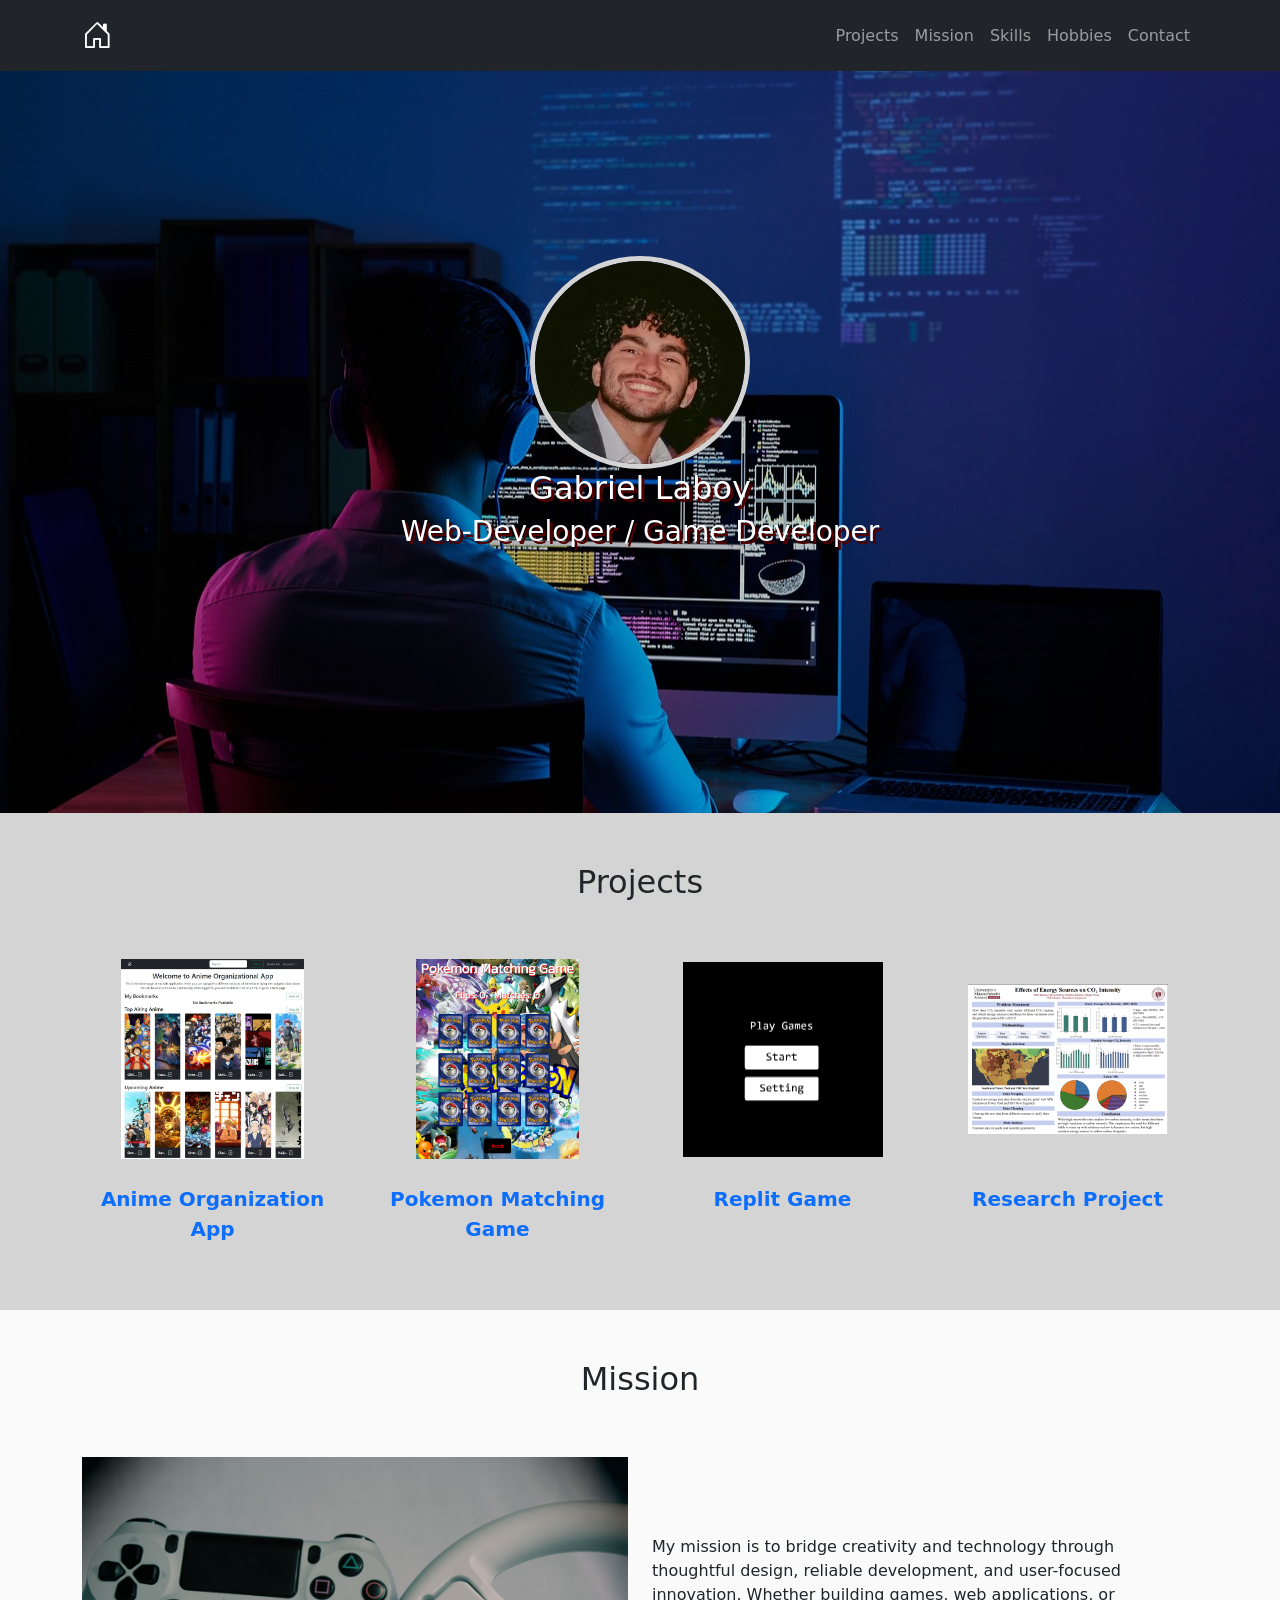
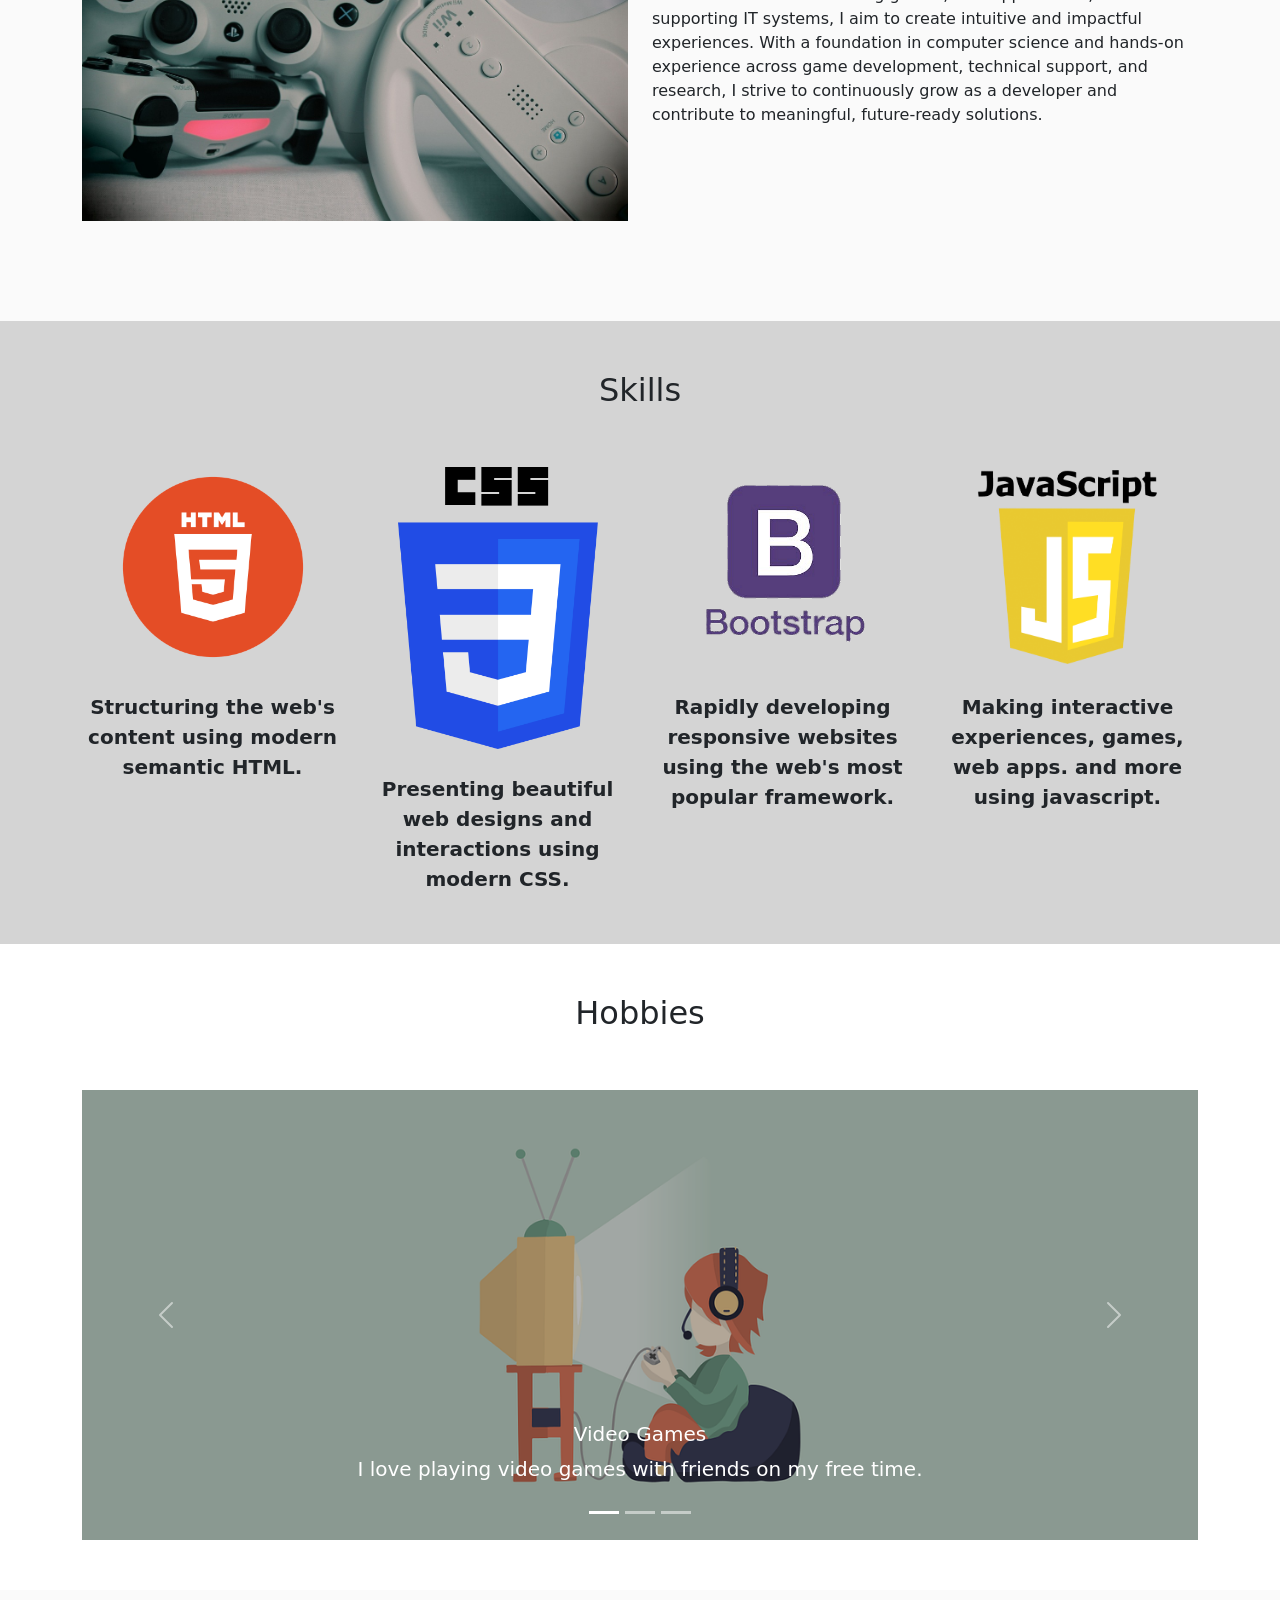
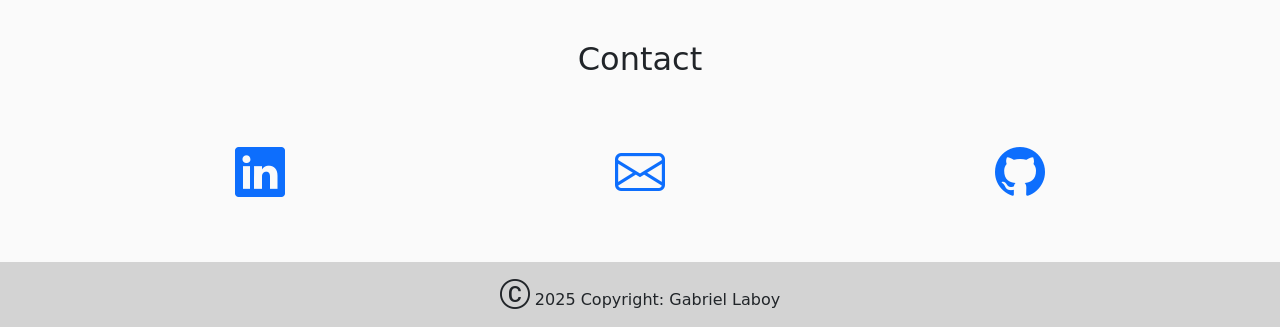
==== commit ea4c6c4e: "Update index.html" ====
--- a/index.html
+++ b/index.html
@@ -221,7 +221,7 @@
   
     <!-- Footer section -->
     <section id="footer-section">
-      <i class="bi bi-c-circle"></i> 2023 Copyright: Gabriel Laboy
+      <i class="bi bi-c-circle"></i> 2025 Copyright: Gabriel Laboy
     </section>
   
     <!-- 
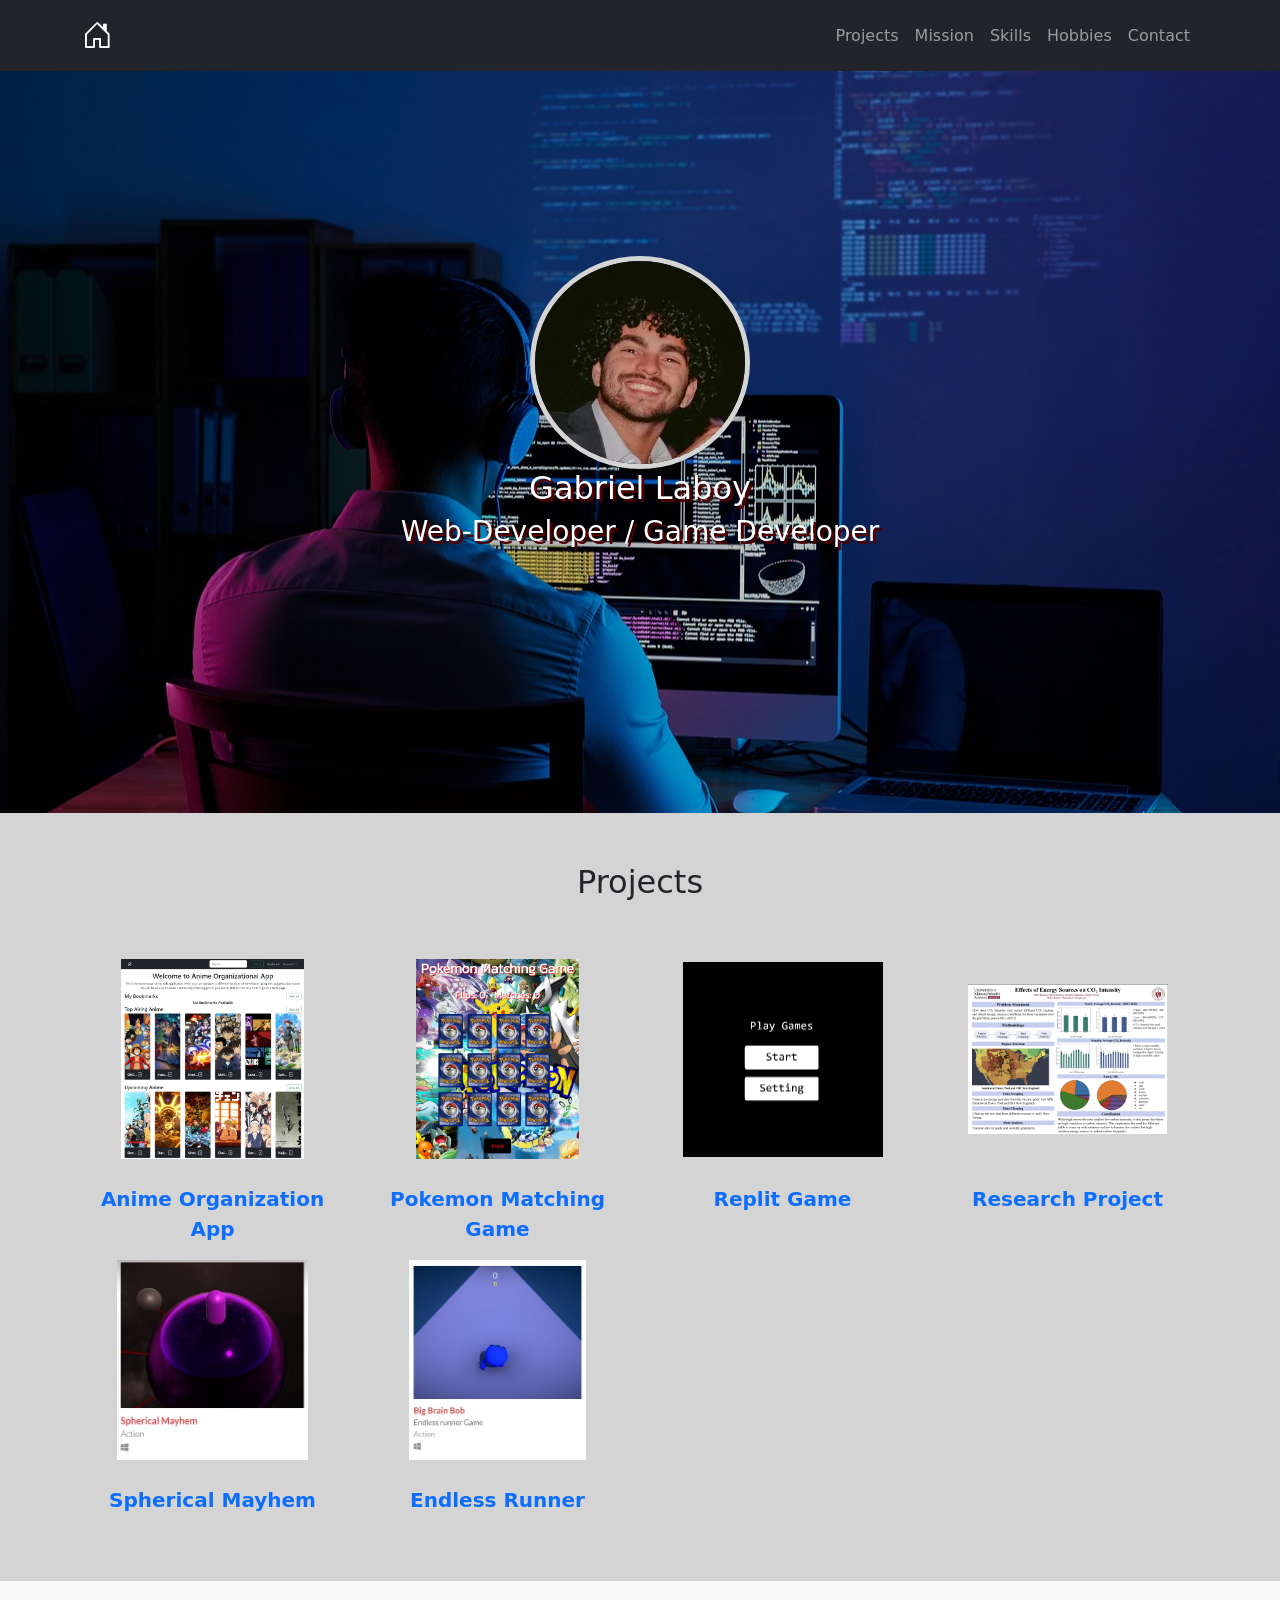
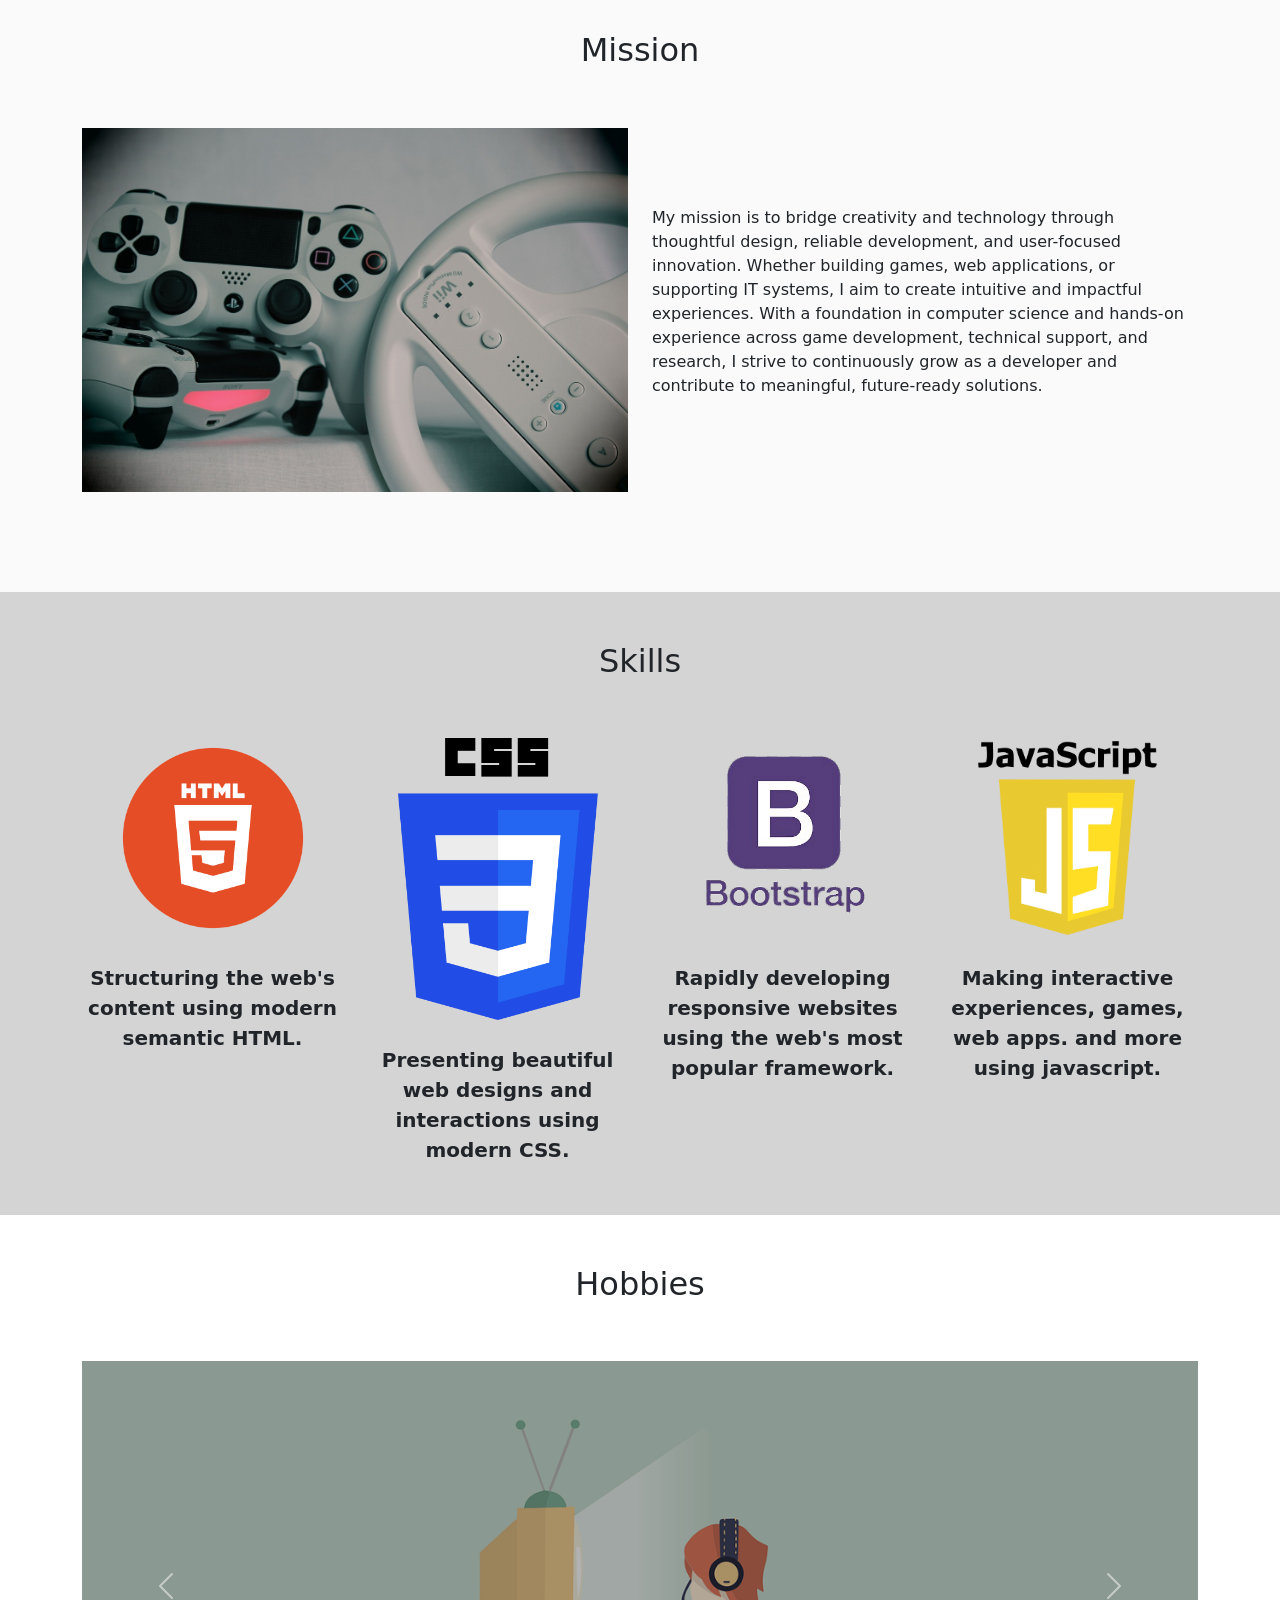
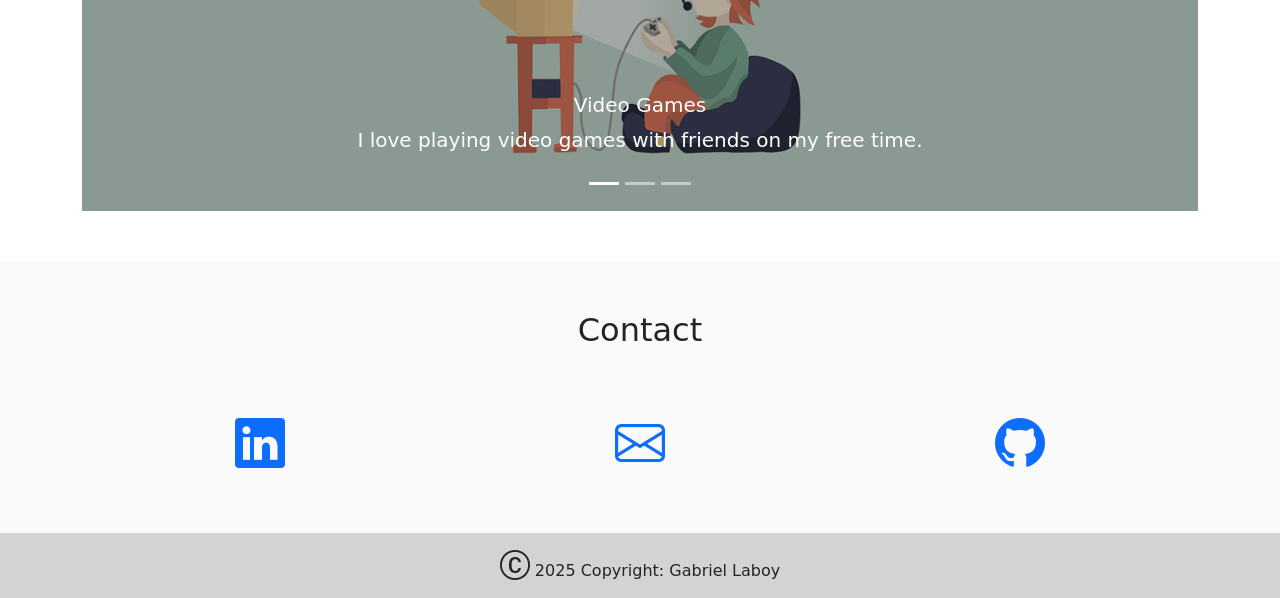
==== commit c8f1d203: "Adding more projects" ====
--- a/index.html
+++ b/index.html
@@ -92,6 +92,18 @@
           <div class="col-12">
             <img src="img/research-project-image.png" alt="Research Project Image">
             <a href="https://github.com/glaboy02/research-project" target="_blank" rel="noopener noreferrer"><div class="caption">Research Project</div></a>
+          </div>
+          <div class="col-12">
+            <img src="img/SphericalMayhem.jpg" alt="Spherical Mayhem Game">
+            <a href="https://glaboy02.itch.io/spherical-mayhem" target="_blank" rel="noopener noreferrer">
+              <div class="caption">Spherical Mayhem</div>
+            </a>
+          </div>
+          <div class="col-12">
+            <img src="img/endlessRunnerImage.jpg" alt="Endless Runner Game">
+            <a href="https://glaboy02.itch.io/spherical-mayhem" target="_blank" rel="noopener noreferrer">
+              <div class="caption">Endless Runner</div>
+            </a>
           </div>
           <!-- <div class="col-12">
             <img id="css" src="img/css-image.png" alt="CSS logo">
